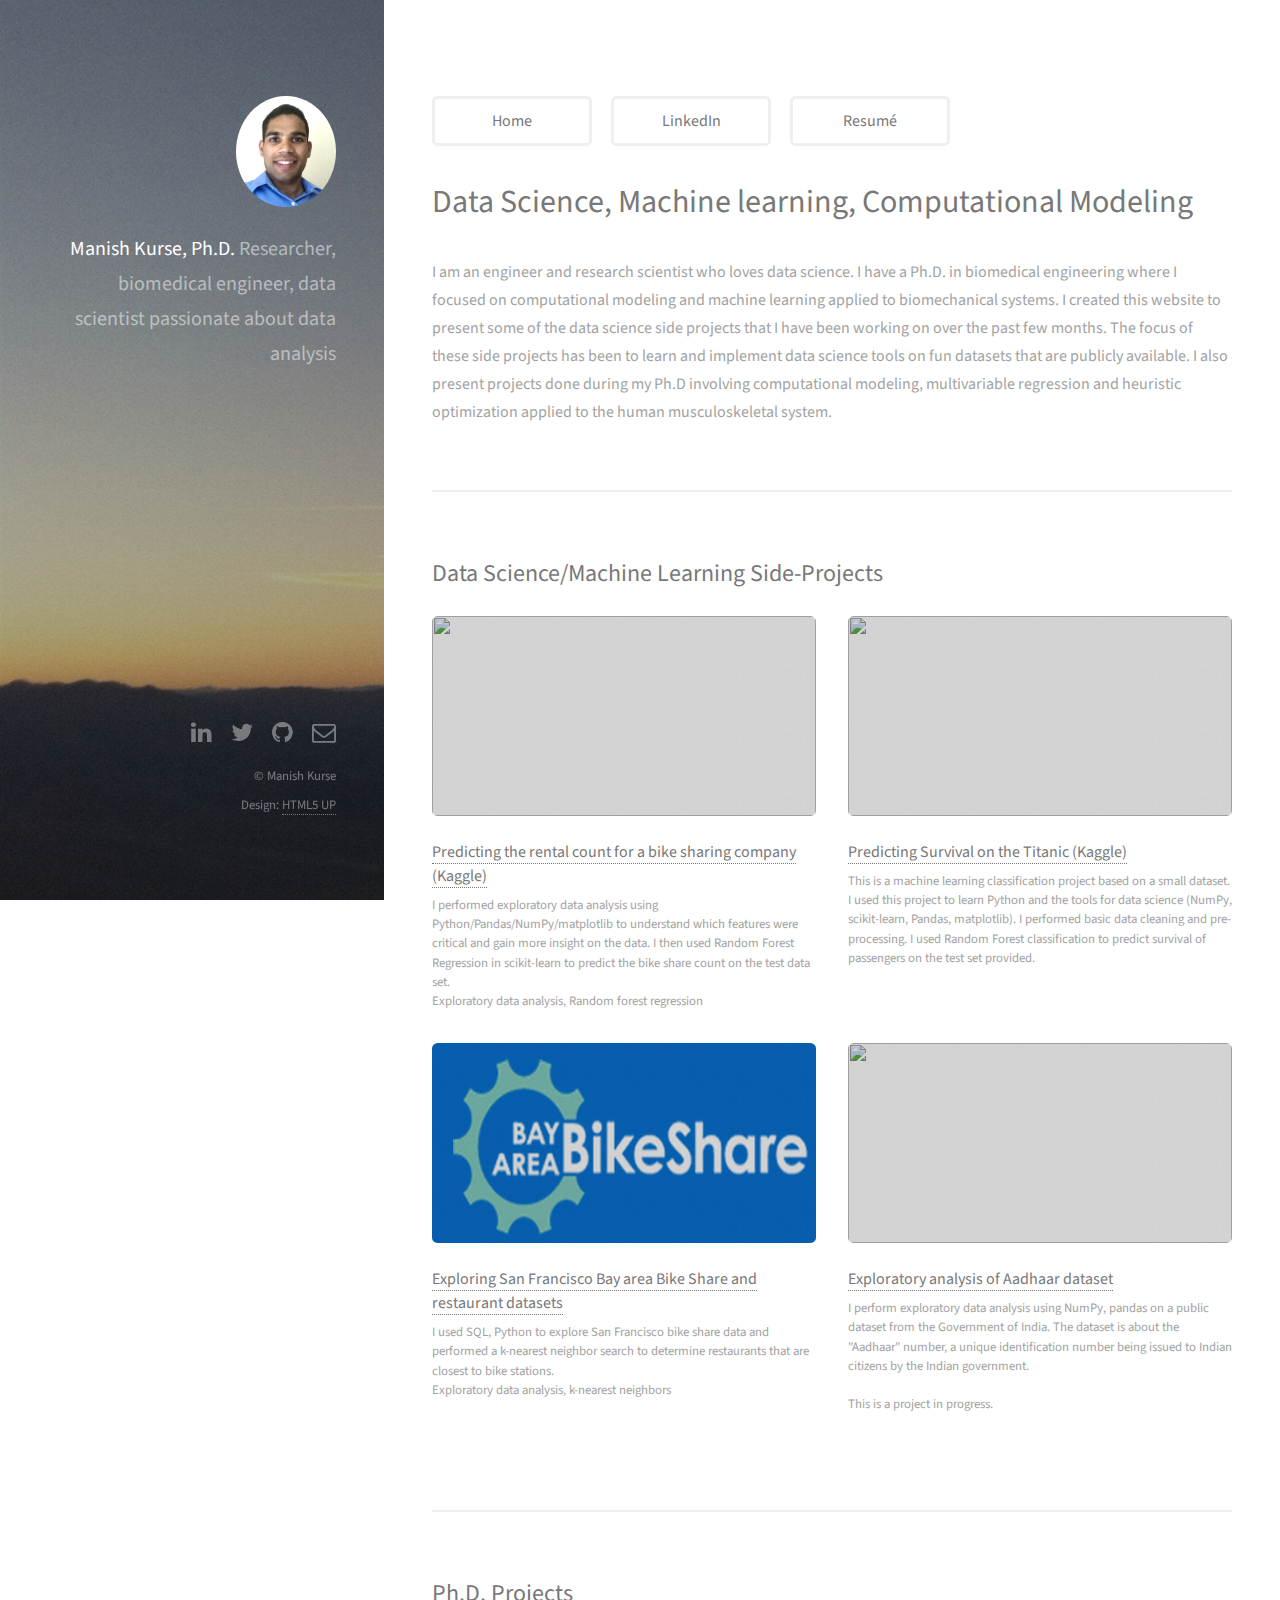
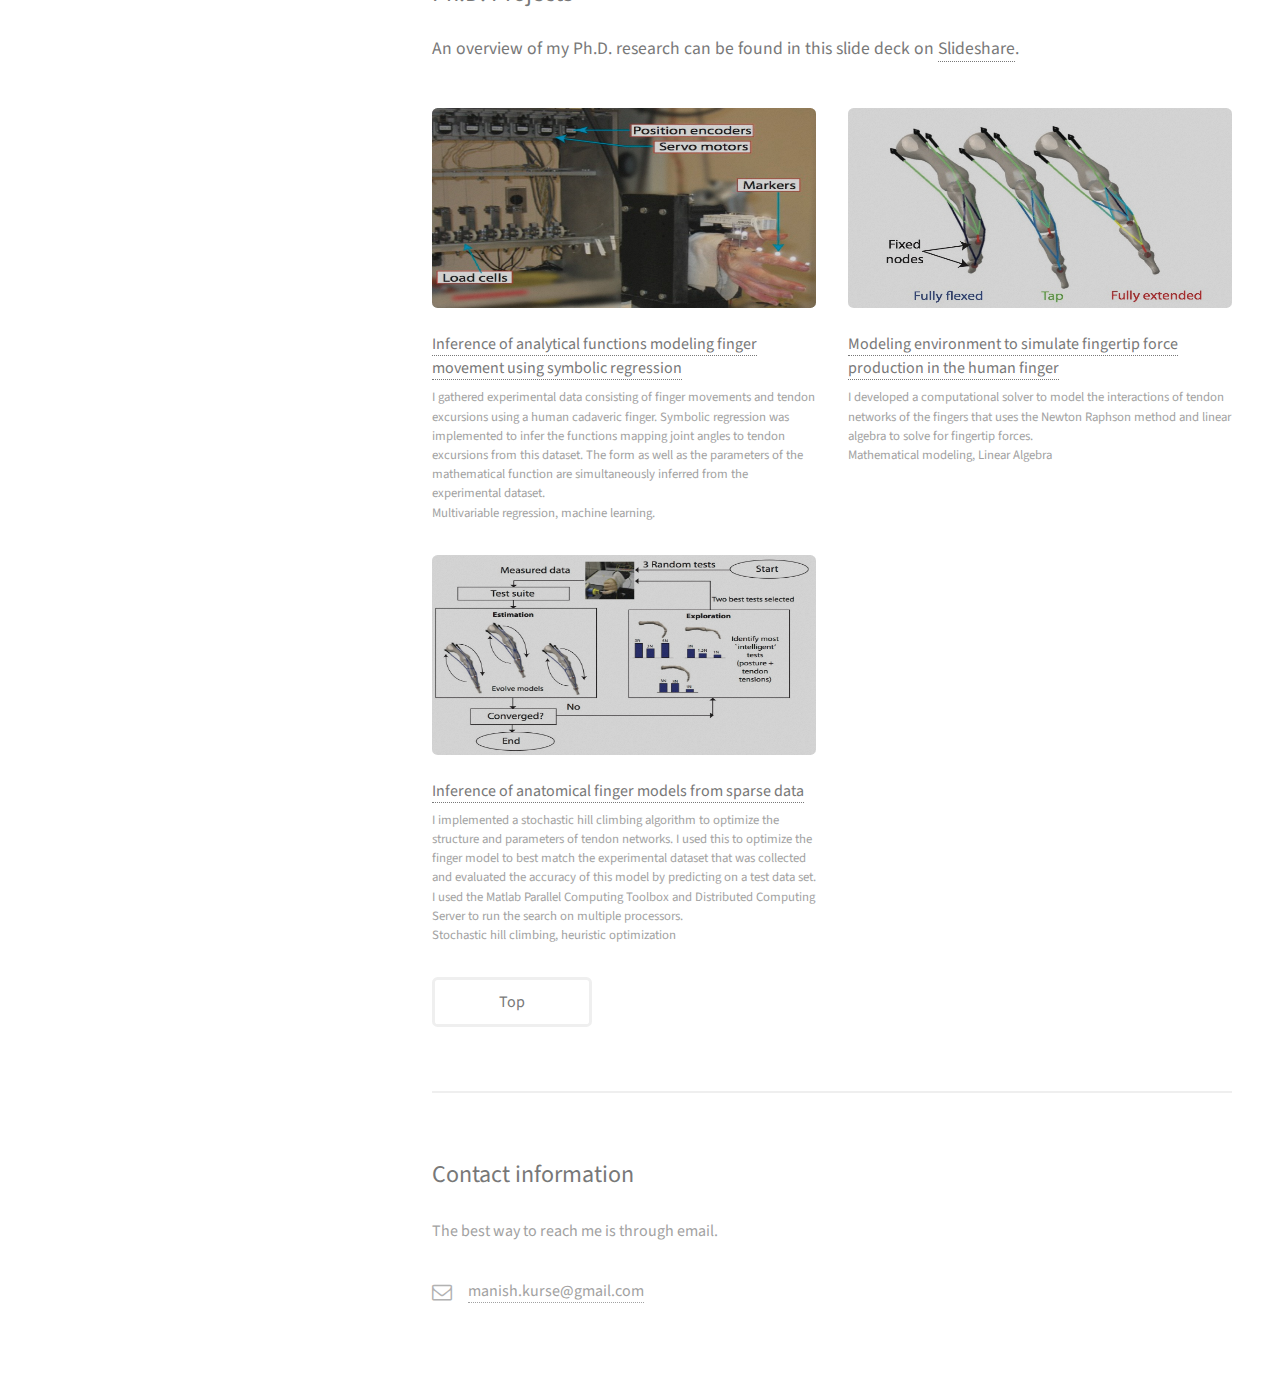
==== index.html @ 86ec2a17 "Changed introduction" ====
<!DOCTYPE HTML>
<!--
	Strata by HTML5 UP
	html5up.net | @n33co
	Free for personal and commercial use under the CCA 3.0 license (html5up.net/license)
-->
<html>
	<head>
		<title>Manish Kurse's Webpage</title>
		<meta http-equiv="content-type" content="text/html; charset=utf-8" />
		<meta name="description" content="" />
		<meta name="keywords" content="" />
		<!--[if lte IE 8]><script src="css/ie/html5shiv.js"></script><![endif]-->
		<script src="js/jquery.min.js"></script>
		<script src="js/jquery.poptrox.min.js"></script>
		<script src="js/skel.min.js"></script>
		<script src="js/init.js"></script>
		<noscript>
			<link rel="stylesheet" href="css/skel.css" />
			<link rel="stylesheet" href="css/style.css" />
			<link rel="stylesheet" href="css/style-xlarge.css" />
		</noscript>
		<!--[if lte IE 8]><link rel="stylesheet" href="css/ie/v8.css" /><![endif]-->
		<script>
 		 (function(i,s,o,g,r,a,m){i['GoogleAnalyticsObject']=r;i[r]=i[r]||function(){
		  (i[r].q=i[r].q||[]).push(arguments)},i[r].l=1*new Date();a=s.createElement(o),
		  m=s.getElementsByTagName(o)[0];a.async=1;a.src=g;m.parentNode.insertBefore(a,m)
		  })(window,document,'script','//www.google-analytics.com/analytics.js','ga');

		  ga('create', 'UA-4629002-2', 'auto');
		  ga('send', 'pageview');

		</script>
	</head>
	<body id="top">

		<!-- Header -->
			<header id="header">
				<a href="images/ManishKurse.jpg" class="image avatar"><img src="images/ManishKurse.jpg" alt="" /></a>
				<h1><strong>Manish Kurse, Ph.D.</strong><br />
				Researcher, biomedical engineer, data scientist<br />
				passionate about data analysis<br />
			</header>

		<!-- Main -->
			<div id="main">
				<!-- One -->
					<section id="one">
					<ul class="actions">
							<li><a href ="index.html" target ="_blank" class="button">Home</a></li>
							<li><a href="http://www.linkedin.com/in/manishkurse" target="_blank" class="button">LinkedIn</a></li>
							<li><a href="Resume/Resume_ManishKurse.pdf" class="button">Resumé</a></li>
						</ul>
						<header class="major">
							<h2>Data Science, Machine learning, Computational Modeling</h2>
						</header>
						<p>I am an engineer and research scientist who loves data science. I have a Ph.D. in biomedical engineering where I focused on computational modeling and machine learning applied to biomechanical systems. 

						I created this website to present some of the data science side projects that I have been working on over the past few months. The focus of these side projects has been to learn and implement data science tools on fun datasets that are publicly available.

						I also present projects done during my Ph.D involving computational modeling, multivariable regression and heuristic optimization applied to the human musculoskeletal system.</p>
					</section>

				<!-- Two -->
				
					<section id="two">
						<h2>Data Science/Machine Learning Side-Projects</h2>
						<div class="row">
							<article class="6u 12u$(xsmall) proj-item">
								<a href="PythonProjects/BikeSharingDemand.html" class="image fit thumb">
								<img src="http://kaggle2.blob.core.windows.net/competitions/kaggle/3948/logos/front_page.png" height = "200" alt="" /></a>
								<h3><a href="PythonProjects/BikeSharingDemand.html"> Predicting the rental count for a bike sharing company (Kaggle) </a></h3>
								<p>I performed exploratory data analysis using Python/Pandas/NumPy/matplotlib to understand which features were critical and gain more insight on the data.
								 I then used Random Forest Regression in scikit-learn to predict the bike share count on the test data set.</br>
								Exploratory data analysis, Random forest regression
								</p>
							</article>
							<article class="6u$ 10u$(xsmall) proj-item">
								<a href="PythonProjects/PredictTitanicSurvivors.html" class="image fit thumb"><img src="http://kaggle2.blob.core.windows.net/competitions/kaggle/3136/logos/front_page.png" height = "200" alt="" /></a>
								<h3><a href = "PythonProjects/PredictTitanicSurvivors.html"> Predicting Survival on the Titanic (Kaggle) </a></h3>
								<p>This is a machine learning classification project based on a small dataset. I used this project to learn Python and the tools for data science (NumPy, scikit-learn, Pandas, matplotlib). 
								I performed basic data cleaning and pre-processing. I used Random Forest classification to predict survival of passengers on the test set provided. </p>
							</article>
							<article class="6u 12u$(xsmall) proj-item">
								<a href="PythonProjects/BikeSharingDemand.html" class="image fit thumb"> <img src="images/BayAreaBikeShare.png" height = "200" alt="" /></a>
								<h3><a href="PythonProjects/SFO_BikeShare.html">Exploring San Francisco Bay area Bike Share and restaurant datasets</a></h3>
								<p>I used SQL, Python to explore San Francisco bike share data and performed a k-nearest neighbor search to determine restaurants that are closest to bike stations.</br>
								Exploratory data analysis, k-nearest neighbors
								</p>
							</article>
							<article class="6u 12u$(xsmall) proj-item">
								<a href="PythonProjects/Aadhaar_Data_Analysis.html" class="image fit thumb">
								<img src="https://uidai.gov.in/images/logo_en-GB.gif" height = "200" alt="" /></a>
								<h3><a href="PythonProjects/Aadhaar_Data_Analysis.html"> Exploratory analysis of Aadhaar dataset </a></h3>
								<p>I perform exploratory data analysis using NumPy, pandas on a public dataset
								from the Government of India. The dataset is about the "Aadhaar" number, a unique identification number being issued to Indian citizens by 
								the Indian government.</br></br>
								This is a project in progress.
								</p>
							</article>
						</div>
					</section>
					<section id="three">		
						<h2>Ph.D. Projects</h2>
						<h4>An overview of my Ph.D. research can be found in this slide deck on <a href = "https://www.slideshare.net/manishkurse/manish-kurse-phd-research-slides"> Slideshare</a>.</h4>
						</br>
						
						<div class="row">

							<article class="6u 12u$(xsmall) proj-item">
								<a href="PhD_work/ManishKurseDissertation.pdf#page=47" class="image fit thumb"><img src="images/MMSSetup.jpg"  height = "200" alt="" /></a>
								<h3><a href="InferenceAnalyticalFunctions.html">Inference of analytical functions modeling finger movement using symbolic regression</a></h3>
								<p>I gathered experimental data consisting of finger movements and tendon excursions using a human cadaveric finger. 
								Symbolic regression was implemented to infer the functions mapping joint angles to tendon excursions from this dataset. 
								The form as well as the parameters of the mathematical function are simultaneously inferred from the experimental dataset.</br>
								Multivariable regression, machine learning.
								</p>
							</article>
							<article class="6u$ 12u$(xsmall) proj-item">
								<a href="PhD_work/ManishKurseDissertation.pdf#page=124" class="image fit thumb"><img src="images/Finger3Postures.jpg" height = "200" alt="" /></a>
								<h3><a href="PhD_work/ManishKurseDissertation.pdf#page=124">Modeling environment to simulate fingertip force production in the human finger</a></h3>
								<p>I developed a computational solver to model the interactions of tendon networks of the fingers that uses the Newton Raphson method and linear algebra to solve for fingertip forces.</br>
								Mathematical modeling, Linear Algebra</p>
							</article>
							<article class="6u 12u$(xsmall) proj-item">
								<a href="PhD_work/ManishKurseDissertation.pdf#page=143" class="image fit thumb"><img src="images/EstExplorParadigm.jpg" height = "200" alt="" /></a>
								<h3><a href="PhD_work/ManishKurseDissertation.pdf#page=143">Inference of anatomical finger models from sparse data</a></h3>
								<p>I implemented a stochastic hill climbing algorithm to optimize the structure and parameters of tendon networks. I used this to optimize the finger model to best match the experimental dataset 
								that was collected and evaluated the accuracy of this model by predicting on a test data set. I used the Matlab Parallel Computing Toolbox and Distributed Computing Server 
								to run the search on multiple processors.</br>
								Stochastic hill climbing, heuristic optimization</p>
							</article>
							
						</div>
						<ul class="actions">
							<li><a href="#" class="button">Top</a></li>
						</ul>
					</section>

				<!-- Three -->
					<section id="four">
						<h2>Contact information</h2>
						<p>The best way to reach me is through email.</p>
						<div class="row">
							<!-- <div class="8u 12u$(small)">
								<form method="post" action="#">
									<div class="row uniform 50%">
										<div class="6u 12u$(xsmall)"><input type="text" name="name" id="name" placeholder="Name" /></div>
										<div class="6u$ 12u$(xsmall)"><input type="email" name="email" id="email" placeholder="Email" /></div>
										<div class="12u$"><textarea name="message" id="message" placeholder="Message" rows="4"></textarea></div>
									</div>
								</form>
								<ul class="actions">
									<li><input type="submit" value="Send Message" class="special" /></li>
								</ul>
							</div> -->
							<div class="4u$ 12u$(small)">
								<ul class="labeled-icons">
									<li>
										<h3 class="icon fa-envelope-o"><span class="label">Email</span></h3>
										<a href="#">manish.kurse@gmail.com</a>
									</li>
								</ul>
							</div>
						</div>
					</section>

			</div>

		<!-- Footer -->
			<footer id="footer">
				<ul class="icons">
					<li><a href="https://www.linkedin.com/in/manishkurse" class="icon fa-linkedin"><span class="label">LinkedIn</span></a></li>
					<li><a href="https://twitter.com/mkurse" class="icon fa-twitter"><span class="label">Twitter</span></a></li>
					<li><a href="https://github.com/manishkurse" class="icon fa-github"><span class="label">Github</span></a></li>
					<li><a href="mailto:manish.kurse@gmail.com" class="icon fa-envelope-o"><span class="label">Email</span></a></li>
				</ul>
				<ul class="copyright">
					<li>&copy; Manish Kurse</li><li>Design: <a href="http://html5up.net">HTML5 UP</a></li>
				</ul>
			</footer>

	</body>
</html>



	<!-- Four -->
				<!--
					<section id="four">
						<h2>Elements</h2>

						<section>
							<h4>Text</h4>
							<p>This is <b>bold</b> and this is <strong>strong</strong>. This is <i>italic</i> and this is <em>emphasized</em>.
							This is <sup>superscript</sup> text and this is <sub>subscript</sub> text.
							This is <u>underlined</u> and this is code: <code>for (;;) { ... }</code>. Finally, <a href="#">this is a link</a>.</p>
							<hr />
							<header>
								<h4>Heading with a Subtitle</h4>
								<p>Lorem ipsum dolor sit amet nullam id egestas urna aliquam</p>
							</header>
							<p>Nunc lacinia ante nunc ac lobortis. Interdum adipiscing gravida odio porttitor sem non mi integer non faucibus ornare mi ut ante amet placerat aliquet. Volutpat eu sed ante lacinia sapien lorem accumsan varius montes viverra nibh in adipiscing blandit tempus accumsan.</p>
							<header>
								<h5>Heading with a Subtitle</h5>
								<p>Lorem ipsum dolor sit amet nullam id egestas urna aliquam</p>
							</header>
							<p>Nunc lacinia ante nunc ac lobortis. Interdum adipiscing gravida odio porttitor sem non mi integer non faucibus ornare mi ut ante amet placerat aliquet. Volutpat eu sed ante lacinia sapien lorem accumsan varius montes viverra nibh in adipiscing blandit tempus accumsan.</p>
							<hr />
							<h2>Heading Level 2</h2>
							<h3>Heading Level 3</h3>
							<h4>Heading Level 4</h4>
							<h5>Heading Level 5</h5>
							<h6>Heading Level 6</h6>
							<hr />
							<h5>Blockquote</h5>
							<blockquote>Fringilla nisl. Donec accumsan interdum nisi, quis tincidunt felis sagittis eget tempus euismod. Vestibulum ante ipsum primis in faucibus vestibulum. Blandit adipiscing eu felis iaculis volutpat ac adipiscing accumsan faucibus. Vestibulum ante ipsum primis in faucibus lorem ipsum dolor sit amet nullam adipiscing eu felis.</blockquote>
							<h5>Preformatted</h5>
							<pre><code>i = 0;

while (!deck.isInOrder()) {
print 'Iteration ' + i;
deck.shuffle();
i++;
}

print 'It took ' + i + ' iterations to sort the deck.';</code></pre>
						</section>

						<section>
							<h4>Lists</h4>
							<div class="row">
								<div class="6u 12u$(xsmall)">
									<h5>Unordered</h5>
									<ul>
										<li>Dolor pulvinar etiam magna etiam.</li>
										<li>Sagittis adipiscing lorem eleifend.</li>
										<li>Felis enim feugiat dolore viverra.</li>
									</ul>
									<h5>Alternate</h5>
									<ul class="alt">
										<li>Dolor pulvinar etiam magna etiam.</li>
										<li>Sagittis adipiscing lorem eleifend.</li>
										<li>Felis enim feugiat dolore viverra.</li>
									</ul>
								</div>
								<div class="6u$ 12u$(xsmall)">
									<h5>Ordered</h5>
									<ol>
										<li>Dolor pulvinar etiam magna etiam.</li>
										<li>Etiam vel felis at lorem sed viverra.</li>
										<li>Felis enim feugiat dolore viverra.</li>
										<li>Dolor pulvinar etiam magna etiam.</li>
										<li>Etiam vel felis at lorem sed viverra.</li>
										<li>Felis enim feugiat dolore viverra.</li>
									</ol>
									<h5>Icons</h5>
									<ul class="icons">
										<li><a href="#" class="icon fa-twitter"><span class="label">Twitter</span></a></li>
										<li><a href="#" class="icon fa-facebook"><span class="label">Facebook</span></a></li>
										<li><a href="#" class="icon fa-instagram"><span class="label">Instagram</span></a></li>
										<li><a href="#" class="icon fa-github"><span class="label">Github</span></a></li>
										<li><a href="#" class="icon fa-dribbble"><span class="label">Dribbble</span></a></li>
										<li><a href="#" class="icon fa-tumblr"><span class="label">Tumblr</span></a></li>
									</ul>
								</div>
							</div>
							<h5>Actions</h5>
							<ul class="actions">
								<li><a href="#" class="button special">Default</a></li>
								<li><a href="#" class="button">Default</a></li>
							</ul>
							<ul class="actions small">
								<li><a href="#" class="button special small">Small</a></li>
								<li><a href="#" class="button small">Small</a></li>
							</ul>
							<div class="row">
								<div class="6u 12u$(small)">
									<ul class="actions vertical">
										<li><a href="#" class="button special">Default</a></li>
										<li><a href="#" class="button">Default</a></li>
									</ul>
								</div>
								<div class="6u$ 12u$(small)">
									<ul class="actions vertical small">
										<li><a href="#" class="button special small">Small</a></li>
										<li><a href="#" class="button small">Small</a></li>
									</ul>
								</div>
								<div class="6u 12u$(small)">
									<ul class="actions vertical">
										<li><a href="#" class="button special fit">Default</a></li>
										<li><a href="#" class="button fit">Default</a></li>
									</ul>
								</div>
								<div class="6u$ 12u$(small)">
									<ul class="actions vertical small">
										<li><a href="#" class="button special small fit">Small</a></li>
										<li><a href="#" class="button small fit">Small</a></li>
									</ul>
								</div>
							</div>
						</section>

						<section>
							<h4>Table</h4>
							<h5>Default</h5>
							<div class="table-wrapper">
								<table>
									<thead>
										<tr>
											<th>Name</th>
											<th>Description</th>
											<th>Price</th>
										</tr>
									</thead>
									<tbody>
										<tr>
											<td>Item One</td>
											<td>Ante turpis integer aliquet porttitor.</td>
											<td>29.99</td>
										</tr>
										<tr>
											<td>Item Two</td>
											<td>Vis ac commodo adipiscing arcu aliquet.</td>
											<td>19.99</td>
										</tr>
										<tr>
											<td>Item Three</td>
											<td> Morbi faucibus arcu accumsan lorem.</td>
											<td>29.99</td>
										</tr>
										<tr>
											<td>Item Four</td>
											<td>Vitae integer tempus condimentum.</td>
											<td>19.99</td>
										</tr>
										<tr>
											<td>Item Five</td>
											<td>Ante turpis integer aliquet porttitor.</td>
											<td>29.99</td>
										</tr>
									</tbody>
									<tfoot>
										<tr>
											<td colspan="2"></td>
											<td>100.00</td>
										</tr>
									</tfoot>
								</table>
							</div>

							<h5>Alternate</h5>
							<div class="table-wrapper">
								<table class="alt">
									<thead>
										<tr>
											<th>Name</th>
											<th>Description</th>
											<th>Price</th>
										</tr>
									</thead>
									<tbody>
										<tr>
											<td>Item One</td>
											<td>Ante turpis integer aliquet porttitor.</td>
											<td>29.99</td>
										</tr>
										<tr>
											<td>Item Two</td>
											<td>Vis ac commodo adipiscing arcu aliquet.</td>
											<td>19.99</td>
										</tr>
										<tr>
											<td>Item Three</td>
											<td> Morbi faucibus arcu accumsan lorem.</td>
											<td>29.99</td>
										</tr>
										<tr>
											<td>Item Four</td>
											<td>Vitae integer tempus condimentum.</td>
											<td>19.99</td>
										</tr>
										<tr>
											<td>Item Five</td>
											<td>Ante turpis integer aliquet porttitor.</td>
											<td>29.99</td>
										</tr>
									</tbody>
									<tfoot>
										<tr>
											<td colspan="2"></td>
											<td>100.00</td>
										</tr>
									</tfoot>
								</table>
							</div>
						</section>

						<section>
							<h4>Buttons</h4>
							<ul class="actions">
								<li><a href="#" class="button special">Special</a></li>
								<li><a href="#" class="button">Default</a></li>
							</ul>
							<ul class="actions">
								<li><a href="#" class="button big">Big</a></li>
								<li><a href="#" class="button">Default</a></li>
								<li><a href="#" class="button small">Small</a></li>
							</ul>
							<ul class="actions fit">
								<li><a href="#" class="button special fit">Fit</a></li>
								<li><a href="#" class="button fit">Fit</a></li>
							</ul>
							<ul class="actions fit small">
								<li><a href="#" class="button special fit small">Fit + Small</a></li>
								<li><a href="#" class="button fit small">Fit + Small</a></li>
							</ul>
							<ul class="actions">
								<li><a href="#" class="button special icon fa-download">Icon</a></li>
								<li><a href="#" class="button icon fa-download">Icon</a></li>
							</ul>
							<ul class="actions">
								<li><span class="button special disabled">Special</span></li>
								<li><span class="button disabled">Default</span></li>
							</ul>
						</section>

						<section>
							<h4>Form</h4>
							<form method="post" action="#">
								<div class="row uniform 50%">
									<div class="6u 12u$(xsmall)">
										<input type="text" name="demo-name" id="demo-name" value="" placeholder="Name" />
									</div>
									<div class="6u$ 12u$(xsmall)">
										<input type="email" name="demo-email" id="demo-email" value="" placeholder="Email" />
									</div>
									<div class="12u$">
										<div class="select-wrapper">
											<select name="demo-category" id="demo-category">
												<option value="">- Category -</option>
												<option value="1">Manufacturing</option>
												<option value="1">Shipping</option>
												<option value="1">Administration</option>
												<option value="1">Human Resources</option>
											</select>
										</div>
									</div>
									<div class="4u 12u$(small)">
										<input type="radio" id="demo-priority-low" name="demo-priority" checked>
										<label for="demo-priority-low">Low Priority</label>
									</div>
									<div class="4u 12u$(small)">
										<input type="radio" id="demo-priority-normal" name="demo-priority">
										<label for="demo-priority-normal">Normal Priority</label>
									</div>
									<div class="4u$ 12u(small)">
										<input type="radio" id="demo-priority-high" name="demo-priority">
										<label for="demo-priority-high">High Priority</label>
									</div>
									<div class="6u 12u$(small)">
										<input type="checkbox" id="demo-copy" name="demo-copy">
										<label for="demo-copy">Email me a copy of this message</label>
									</div>
									<div class="6u$ 12u$(small)">
										<input type="checkbox" id="demo-human" name="demo-human" checked>
										<label for="demo-human">I am a human and not a robot</label>
									</div>
									<div class="12u$">
										<textarea name="demo-message" id="demo-message" placeholder="Enter your message" rows="6"></textarea>
									</div>
									<div class="12u$">
										<ul class="actions">
											<li><input type="submit" value="Send Message" class="special" /></li>
											<li><input type="reset" value="Reset" /></li>
										</ul>
									</div>
								</div>
							</form>
						</section>

						<section>
							<h4>Image</h4>
							<h5>Fit</h5>
							<div class="box alt">
								<div class="row 50% uniform">
									<div class="12u$"><span class="image fit"><img src="images/fulls/05.jpg" alt="" /></span></div>
									<div class="4u"><span class="image fit"><img src="images/thumbs/01.jpg" alt="" /></span></div>
									<div class="4u"><span class="image fit"><img src="images/thumbs/02.jpg" alt="" /></span></div>
									<div class="4u$"><span class="image fit"><img src="images/thumbs/03.jpg" alt="" /></span></div>
									<div class="4u"><span class="image fit"><img src="images/thumbs/04.jpg" alt="" /></span></div>
									<div class="4u"><span class="image fit"><img src="images/thumbs/05.jpg" alt="" /></span></div>
									<div class="4u$"><span class="image fit"><img src="images/thumbs/06.jpg" alt="" /></span></div>
									<div class="4u"><span class="image fit"><img src="images/thumbs/03.jpg" alt="" /></span></div>
									<div class="4u"><span class="image fit"><img src="images/thumbs/02.jpg" alt="" /></span></div>
									<div class="4u$"><span class="image fit"><img src="images/thumbs/01.jpg" alt="" /></span></div>
								</div>
							</div>
							<h5>Left &amp; Right</h5>
							<p><span class="image left"><img src="images/avatar.jpg" alt="" /></span>Fringilla nisl. Donec accumsan interdum nisi, quis tincidunt felis sagittis eget. tempus euismod. Vestibulum ante ipsum primis in faucibus vestibulum. Blandit adipiscing eu felis iaculis volutpat ac adipiscing accumsan eu faucibus. Integer ac pellentesque praesent tincidunt felis sagittis eget. tempus euismod. Vestibulum ante ipsum primis in faucibus vestibulum. Blandit adipiscing eu felis iaculis volutpat ac adipiscing accumsan eu faucibus. Integer ac pellentesque praesent. Donec accumsan interdum nisi, quis tincidunt felis sagittis eget. tempus euismod. Vestibulum ante ipsum primis in faucibus vestibulum. Blandit adipiscing eu felis iaculis volutpat ac adipiscing accumsan eu faucibus. Integer ac pellentesque praesent tincidunt felis sagittis eget. tempus euismod. Vestibulum ante ipsum primis in faucibus vestibulum. Blandit adipiscing eu felis iaculis volutpat ac adipiscing accumsan eu faucibus. Integer ac pellentesque praesent.</p>
							<p><span class="image right"><img src="images/avatar.jpg" alt="" /></span>Fringilla nisl. Donec accumsan interdum nisi, quis tincidunt felis sagittis eget. tempus euismod. Vestibulum ante ipsum primis in faucibus vestibulum. Blandit adipiscing eu felis iaculis volutpat ac adipiscing accumsan eu faucibus. Integer ac pellentesque praesent tincidunt felis sagittis eget. tempus euismod. Vestibulum ante ipsum primis in faucibus vestibulum. Blandit adipiscing eu felis iaculis volutpat ac adipiscing accumsan eu faucibus. Integer ac pellentesque praesent. Donec accumsan interdum nisi, quis tincidunt felis sagittis eget. tempus euismod. Vestibulum ante ipsum primis in faucibus vestibulum. Blandit adipiscing eu felis iaculis volutpat ac adipiscing accumsan eu faucibus. Integer ac pellentesque praesent tincidunt felis sagittis eget. tempus euismod. Vestibulum ante ipsum primis in faucibus vestibulum. Blandit adipiscing eu felis iaculis volutpat ac adipiscing accumsan eu faucibus. Integer ac pellentesque praesent.</p>
						</section>

					</section>
				-->
---- css/skel.css ----
/* Resets (http://meyerweb.com/eric/tools/css/reset/ | v2.0 | 20110126 | License: none (public domain)) */

	html,body,div,span,applet,object,iframe,h1,h2,h3,h4,h5,h6,p,blockquote,pre,a,abbr,acronym,address,big,cite,code,del,dfn,em,img,ins,kbd,q,s,samp,small,strike,strong,sub,sup,tt,var,b,u,i,center,dl,dt,dd,ol,ul,li,fieldset,form,label,legend,table,caption,tbody,tfoot,thead,tr,th,td,article,aside,canvas,details,embed,figure,figcaption,footer,header,hgroup,menu,nav,output,ruby,section,summary,time,mark,audio,video{margin:0;padding:0;border:0;font-size:100%;font:inherit;vertical-align:baseline;}article,aside,details,figcaption,figure,footer,header,hgroup,menu,nav,section{display:block;}body{line-height:1;}ol,ul{list-style:none;}blockquote,q{quotes:none;}blockquote:before,blockquote:after,q:before,q:after{content:'';content:none;}table{border-collapse:collapse;border-spacing:0;}body{-webkit-text-size-adjust:none}

/* Box Model */

	*, *:before, *:after {
		-moz-box-sizing: border-box;
		-webkit-box-sizing: border-box;
		box-sizing: border-box;
	}

/* Container */

	.container {
		margin-left: auto;
		margin-right: auto;

		/* width: (containers) */
		width: 100%;
	}

	/* Modifiers */

		/* 125% */
			.container.\31 25\25 {
				width: 100%;

				/* max-width: (containers * 1.25) */
				max-width: 125%;

				/* min-width: (containers) */
				min-width: 100%;
			}

		/* 75% */
			.container.\37 5\25 {

				/* width: (containers * 0.75) */
				width: 75%;

			}

		/* 50% */
			.container.\35 0\25 {

				/* width: (containers * 0.50) */
				width: 50%;

			}

		/* 25% */
			.container.\32 5\25 {

				/* width: (containers * 0.25) */
				width: 25%;

			}

/* Grid */

	.row {
		border-bottom: solid 1px transparent;
	}

	.row > * {
		float: left;
	}

	.row:after, .row:before {
		content: '';
		display: block;
		clear: both;
		height: 0;
	}

	.row.uniform > * > :first-child {
		margin-top: 0;
	}

	.row.uniform > * > :last-child {
		margin-bottom: 0;
	}

	/* Gutters */

		/* Normal */

			.row > * {
				/* padding: (gutters.horizontal) 0 0 (gutters.vertical) */
				padding: 0 0 0 2.5em;
			}

			.row {
				/* margin: -(gutters.horizontal) 0 -1px -(gutters.vertical) */
				margin: 0 0 -1px -2.5em;
			}

			.row.uniform > * {
				/* padding: (gutters.vertical) 0 0 (gutters.vertical) */
				padding: 2.5em 0 0 2.5em;
			}

			.row.uniform {
				/* margin: -(gutters.vertical) 0 -1px -(gutters.vertical) */
				margin: -2.5em 0 -1px -2.5em;
			}

		/* 200% */

			.row.\32 00\25 > * {
				/* padding: (gutters.horizontal) 0 0 (gutters.vertical) */
				padding: 0 0 0 5em;
			}

			.row.\32 00\25 {
				/* margin: -(gutters.horizontal) 0 -1px -(gutters.vertical) */
				margin: 0 0 -1px -5em;
			}

			.row.uniform.\32 00\25 > * {
				/* padding: (gutters.vertical) 0 0 (gutters.vertical) */
				padding: 5em 0 0 5em;
			}

			.row.uniform.\32 00\25 {
				/* margin: -(gutters.vertical) 0 -1px -(gutters.vertical) */
				margin: -5em 0 -1px -5em;
			}

		/* 150% */

			.row.\31 50\25 > * {
				/* padding: (gutters.horizontal) 0 0 (gutters.vertical) */
				padding: 0 0 0 3.75em;
			}

			.row.\31 50\25 {
				/* margin: -(gutters.horizontal) 0 -1px -(gutters.vertical) */
				margin: 0 0 -1px -3.75em;
			}

			.row.uniform.\31 50\25 > * {
				/* padding: (gutters.vertical) 0 0 (gutters.vertical) */
				padding: 3.75em 0 0 3.75em;
			}

			.row.uniform.\31 50\25 {
				/* margin: -(gutters.vertical) 0 -1px -(gutters.vertical) */
				margin: -3.75em 0 -1px -3.75em;
			}

		/* 50% */

			.row.\35 0\25 > * {
				/* padding: (gutters.horizontal) 0 0 (gutters.vertical) */
				padding: 0 0 0 1.25em;
			}

			.row.\35 0\25 {
				/* margin: -(gutters.horizontal) 0 -1px -(gutters.vertical) */
				margin: 0 0 -1px -1.25em;
			}

			.row.uniform.\35 0\25 > * {
				/* padding: (gutters.vertical) 0 0 (gutters.vertical) */
				padding: 1.25em 0 0 1.25em;
			}

			.row.uniform.\35 0\25 {
				/* margin: -(gutters.vertical) 0 -1px -(gutters.vertical) */
				margin: -1.25em 0 -1px -1.25em;
			}

		/* 25% */

			.row.\32 5\25 > * {
				/* padding: (gutters.horizontal) 0 0 (gutters.vertical) */
				padding: 0 0 0 0.625em;
			}

			.row.\32 5\25 {
				/* margin: -(gutters.horizontal) 0 -1px -(gutters.vertical) */
				margin: 0 0 -1px -0.625em;
			}

			.row.uniform.\32 5\25 > * {
				/* padding: (gutters.vertical) 0 0 (gutters.vertical) */
				padding: 0.625em 0 0 0.625em;
			}

			.row.uniform.\32 5\25 {
				/* margin: -(gutters.vertical) 0 -1px -(gutters.vertical) */
				margin: -0.625em 0 -1px -0.625em;
			}

		/* 0% */

			.row.\30 \25 > * {
				padding: 0;
			}

			.row.\30 \25 {
				margin: 0 0 -1px 0;
			}

	/* Cells */

		.\31 2u, .\31 2u\24 { width: 100%; clear: none; margin-left: 0; }
		.\31 1u, .\31 1u\24 { width: 91.6666666667%; clear: none; margin-left: 0; }
		.\31 0u, .\31 0u\24 { width: 83.3333333333%; clear: none; margin-left: 0; }
		.\39 u, .\39 u\24 { width: 75%; clear: none; margin-left: 0; }
		.\38 u, .\38 u\24 { width: 66.6666666667%; clear: none; margin-left: 0; }
		.\37 u, .\37 u\24 { width: 58.3333333333%; clear: none; margin-left: 0; }
		.\36 u, .\36 u\24 { width: 50%; clear: none; margin-left: 0; }
		.\35 u, .\35 u\24 { width: 41.6666666667%; clear: none; margin-left: 0; }
		.\34 u, .\34 u\24 { width: 33.3333333333%; clear: none; margin-left: 0; }
		.\33 u, .\33 u\24 { width: 25%; clear: none; margin-left: 0; }
		.\32 u, .\32 u\24 { width: 16.6666666667%; clear: none; margin-left: 0; }
		.\31 u, .\31 u\24 { width: 8.3333333333%; clear: none; margin-left: 0; }

		.\31 2u\24 + *,
		.\31 1u\24 + *,
		.\31 0u\24 + *,
		.\39 u\24 + *,
		.\38 u\24 + *,
		.\37 u\24 + *,
		.\36 u\24 + *,
		.\35 u\24 + *,
		.\34 u\24 + *,
		.\33 u\24 + *,
		.\32 u\24 + *,
		.\31 u\24 + * {
			clear: left;
		}

		.\-11u { margin-left: 91.6666666667% }
		.\-10u { margin-left: 83.3333333333% }
		.\-9u { margin-left: 75% }
		.\-8u { margin-left: 66.6666666667% }
		.\-7u { margin-left: 58.3333333333% }
		.\-6u { margin-left: 50% }
		.\-5u { margin-left: 41.6666666667% }
		.\-4u { margin-left: 33.3333333333% }
		.\-3u { margin-left: 25% }
		.\-2u { margin-left: 16.6666666667% }
		.\-1u { margin-left: 8.3333333333% }
---- css/style.css ----
@import url(font-awesome.min.css);
@import url("http://fonts.googleapis.com/css?family=Source+Sans+Pro:400,400italic");

/*
	Strata by HTML5 UP
	html5up.net | @n33co
	Free for personal and commercial use under the CCA 3.0 license (html5up.net/license)
*/

/* Basic */

	body {
		background: #fff;
	}

		body.is-loading *, body.is-loading *:before, body.is-loading *:after {
			-moz-animation: none !important;
			-webkit-animation: none !important;
			-o-animation: none !important;
			-ms-animation: none !important;
			animation: none !important;
			-moz-transition: none !important;
			-webkit-transition: none !important;
			-o-transition: none !important;
			-ms-transition: none !important;
			transition: none !important;
		}

	body, input, select, textarea {
		color: #a2a2a2;
		font-family: "Source Sans Pro", Helvetica, sans-serif;
		font-size: 16pt;
		font-weight: 400;
		line-height: 1.75em;
	}

	a {
		-moz-transition: color 0.2s ease-in-out, border-color 0.2s ease-in-out;
		-webkit-transition: color 0.2s ease-in-out, border-color 0.2s ease-in-out;
		-o-transition: color 0.2s ease-in-out, border-color 0.2s ease-in-out;
		-ms-transition: color 0.2s ease-in-out, border-color 0.2s ease-in-out;
		transition: color 0.2s ease-in-out, border-color 0.2s ease-in-out;
		border-bottom: dotted 1px;
		color: #49bf9d;
		text-decoration: none;
	}

		a:hover {
			border-bottom-color: transparent;
			color: #49bf9d !important;
			text-decoration: none;
		}

	strong, b {
		color: #787878;
		font-weight: 400;
	}

	em, i {
		font-style: italic;
	}

	p {
		margin: 0 0 2em 0;
	}

	h1, h2, h3, h4, h5, h6 {
		color: #787878;
		font-weight: 400;
		line-height: 1em;
		margin: 0 0 1em 0;
	}

		h1 a, h2 a, h3 a, h4 a, h5 a, h6 a {
			color: inherit;
			text-decoration: none;
		}

	h1 {
		font-size: 2em;
		line-height: 1.5em;
	}

	h2 {
		font-size: 1.5em;
		line-height: 1.5em;
	}

	h3 {
		font-size: 1.25em;
		line-height: 1.5em;
	}

	h4 {
		font-size: 1.1em;
		line-height: 1.5em;
	}

	h5 {
		font-size: 0.9em;
		line-height: 1.5em;
	}

	h6 {
		font-size: 0.7em;
		line-height: 1.5em;
	}

	sub {
		font-size: 0.8em;
		position: relative;
		top: 0.5em;
	}

	sup {
		font-size: 0.8em;
		position: relative;
		top: -0.5em;
	}

	hr {
		border: 0;
		border-bottom: solid 2px #efefef;
		margin: 2em 0;
	}

		hr.major {
			margin: 3em 0;
		}

	blockquote {
		border-left: solid 6px #efefef;
		font-style: italic;
		margin: 0 0 2em 0;
		padding: 0.5em 0 0.5em 1.5em;
	}

	code {
		background: #f7f7f7;
		border-radius: 0.35em;
		border: solid 2px #efefef;
		font-family: "Courier New", monospace;
		font-size: 0.9em;
		margin: 0 0.25em;
		padding: 0.25em 0.65em;
	}

	pre {
		-webkit-overflow-scrolling: touch;
		font-family: "Courier New", monospace;
		font-size: 0.9em;
		margin: 0 0 2em 0;
	}

		pre code {
			display: block;
			line-height: 1.75em;
			padding: 1em 1.5em;
			overflow-x: auto;
		}

	.align-left {
		text-align: left;
	}

	.align-center {
		text-align: center;
	}

	.align-right {
		text-align: right;
	}

/* Section/Article */

	section.special, article.special {
		text-align: center;
	}

	header p {
		color: #b2b2b2;
		position: relative;
		margin: 0 0 1.5em 0;
	}

	header h2 + p {
		font-size: 1.25em;
		margin-top: -1em;
		line-height: 1.5em;
	}

	header h3 + p {
		font-size: 1.1em;
		margin-top: -0.8em;
		line-height: 1.5em;
	}

	header h4 + p,
	header h5 + p,
	header h6 + p {
		font-size: 0.9em;
		margin-top: -0.6em;
		line-height: 1.5em;
	}

	header.major h2 {
		font-size: 2em;
	}

/* Form */

	form {
		margin: 0 0 2em 0;
	}

	label {
		color: #787878;
		display: block;
		font-size: 0.9em;
		font-weight: 400;
		margin: 0 0 1em 0;
	}

	input[type="text"],
	input[type="password"],
	input[type="email"],
	select,
	textarea {
		-moz-appearance: none;
		-webkit-appearance: none;
		-o-appearance: none;
		-ms-appearance: none;
		appearance: none;
		background: #f7f7f7;
		border-radius: 0.35em;
		border: solid 2px transparent;
		color: inherit;
		display: block;
		outline: 0;
		padding: 0 0.75em;
		text-decoration: none;
		width: 100%;
	}

		input[type="text"]:invalid,
		input[type="password"]:invalid,
		input[type="email"]:invalid,
		select:invalid,
		textarea:invalid {
			box-shadow: none;
		}

		input[type="text"]:focus,
		input[type="password"]:focus,
		input[type="email"]:focus,
		select:focus,
		textarea:focus {
			border-color: #49bf9d;
		}

	.select-wrapper {
		text-decoration: none;
		display: block;
		position: relative;
	}

		.select-wrapper:before {
			-moz-osx-font-smoothing: grayscale;
			-webkit-font-smoothing: antialiased;
			font-family: FontAwesome;
			font-style: normal;
			font-weight: normal;
			text-transform: none !important;
		}

		.select-wrapper:before {
			color: #dfdfdf;
			content: '\f078';
			display: block;
			height: 2.75em;
			line-height: 2.75em;
			pointer-events: none;
			position: absolute;
			right: 0;
			text-align: center;
			top: 0;
			width: 2.75em;
		}

		.select-wrapper select::-ms-expand {
			display: none;
		}

	input[type="text"],
	input[type="password"],
	input[type="email"],
	select {
		height: 2.75em;
	}

	textarea {
		padding: 0.75em;
	}

	input[type="checkbox"],
	input[type="radio"] {
		-moz-appearance: none;
		-webkit-appearance: none;
		-o-appearance: none;
		-ms-appearance: none;
		appearance: none;
		display: block;
		float: left;
		margin-right: -2em;
		opacity: 0;
		width: 1em;
		z-index: -1;
	}

		input[type="checkbox"] + label,
		input[type="radio"] + label {
			text-decoration: none;
			color: #a2a2a2;
			cursor: pointer;
			display: inline-block;
			font-size: 1em;
			font-weight: 400;
			padding-left: 2.4em;
			padding-right: 0.75em;
			position: relative;
		}

			input[type="checkbox"] + label:before,
			input[type="radio"] + label:before {
				-moz-osx-font-smoothing: grayscale;
				-webkit-font-smoothing: antialiased;
				font-family: FontAwesome;
				font-style: normal;
				font-weight: normal;
				text-transform: none !important;
			}

			input[type="checkbox"] + label:before,
			input[type="radio"] + label:before {
				background: #f7f7f7;
				border-radius: 0.35em;
				border: solid 2px transparent;
				content: '';
				display: inline-block;
				height: 1.65em;
				left: 0;
				line-height: 1.58125em;
				position: absolute;
				text-align: center;
				top: 0;
				width: 1.65em;
			}

		input[type="checkbox"]:checked + label:before,
		input[type="radio"]:checked + label:before {
			background: #787878;
			border-color: #787878;
			color: #fff;
			content: '\f00c';
		}

		input[type="checkbox"]:focus + label:before,
		input[type="radio"]:focus + label:before {
			border-color: #49bf9d;
		}

	input[type="checkbox"] + label:before {
		border-radius: 0.35em;
	}

	input[type="radio"] + label:before {
		border-radius: 100%;
	}

	::-webkit-input-placeholder {
		color: #b2b2b2 !important;
		opacity: 1.0;
	}

	:-moz-placeholder {
		color: #b2b2b2 !important;
		opacity: 1.0;
	}

	::-moz-placeholder {
		color: #b2b2b2 !important;
		opacity: 1.0;
	}

	:-ms-input-placeholder {
		color: #b2b2b2 !important;
		opacity: 1.0;
	}

	.formerize-placeholder {
		color: #b2b2b2 !important;
		opacity: 1.0;
	}

/* Box */

	.box {
		border-radius: 0.35em;
		border: solid 2px #efefef;
		margin-bottom: 2em;
		padding: 1.5em;
	}

		.box > :last-child,
		.box > :last-child > :last-child,
		.box > :last-child > :last-child > :last-child {
			margin-bottom: 0;
		}

		.box.alt {
			border: 0;
			border-radius: 0;
			padding: 0;
		}

/* Icon */

	.icon {
		text-decoration: none;
		border-bottom: none;
		position: relative;
	}

		.icon:before {
			-moz-osx-font-smoothing: grayscale;
			-webkit-font-smoothing: antialiased;
			font-family: FontAwesome;
			font-style: normal;
			font-weight: normal;
			text-transform: none !important;
		}

		.icon > .label {
			display: none;
		}

/* Image */

	.image {
		border-radius: 0.35em;
		border: 0;
		display: inline-block;
		position: relative;
	}

		.image:before {
			-moz-transition: opacity 0.2s ease-in-out;
			-webkit-transition: opacity 0.2s ease-in-out;
			-o-transition: opacity 0.2s ease-in-out;
			-ms-transition: opacity 0.2s ease-in-out;
			transition: opacity 0.2s ease-in-out;
			background: url("images/overlay.png");
			border-radius: 0.35em;
			content: '';
			display: block;
			height: 100%;
			left: 0;
			opacity: 0.5;
			position: absolute;
			top: 0;
			width: 100%;
		}

		.image.thumb {
			text-align: center;
		}

			.image.thumb:after {
				-moz-transition: opacity 0.2s ease-in-out;
				-webkit-transition: opacity 0.2s ease-in-out;
				-o-transition: opacity 0.2s ease-in-out;
				-ms-transition: opacity 0.2s ease-in-out;
				transition: opacity 0.2s ease-in-out;
				border-radius: 0.35em;
				border: solid 3px rgba(255, 255, 255, 0.5);
				color: #fff;
				content: 'View';
				display: inline-block;
				font-size: 0.8em;
				font-weight: 400;
				left: 50%;
				line-height: 2.25em;
				margin: -1.25em 0 0 -3em;
				opacity: 0;
				padding: 0 1.5em;
				position: absolute;
				text-align: center;
				text-decoration: none;
				top: 50%;
				white-space: nowrap;
			}

			.image.thumb:hover:after {
				opacity: 1.0;
			}

			.image.thumb:hover:before {
				background: url("images/overlay.png"), url("images/overlay.png");
				opacity: 1.0;
			}

		.image img {
			border-radius: 0.35em;
			display: block;
		}

		.image.left {
			float: left;
			margin: 0 1.5em 1em 0;
			top: 0.25em;
		}

		.image.right {
			float: right;
			margin: 0 0 1em 1.5em;
			top: 0.25em;
		}

		.image.left, .image.right {
			max-width: 40%;
		}

			.image.left img, .image.right img {
				width: 100%;
			}

		.image.fit {
			display: block;
			margin: 0 0 2em 0;
			width: 100%;
		}

			.image.fit img {
				width: 100%;
			}

		.image.avatar {
			border-radius: 100%;
		}

			.image.avatar:before {
				display: none;
			}

			.image.avatar img {
				border-radius: 100%;
				width: 100%;
			}

/* List */

	ol {
		list-style: decimal;
		margin: 0 0 2em 0;
		padding-left: 1.25em;
	}

		ol li {
			padding-left: 0.25em;
		}

	ul {
		list-style: disc;
		margin: 0 0 2em 0;
		padding-left: 1em;
	}

		ul li {
			padding-left: 0.5em;
		}

		ul.alt {
			list-style: none;
			padding-left: 0;
		}

			ul.alt li {
				border-top: solid 2px #efefef;
				padding: 0.5em 0;
			}

				ul.alt li:first-child {
					border-top: 0;
					padding-top: 0;
				}

		ul.icons {
			cursor: default;
			list-style: none;
			padding-left: 0;
		}

			ul.icons li {
				display: inline-block;
				padding: 0 1em 0 0;
			}

				ul.icons li:last-child {
					padding-right: 0;
				}

				ul.icons li .icon:before {
					font-size: 1.5em;
				}

		ul.actions {
			cursor: default;
			list-style: none;
			padding-left: 0;
		}

			ul.actions li {
				display: inline-block;
				padding: 0 1em 0 0;
				vertical-align: middle;
			}

				ul.actions li:last-child {
					padding-right: 0;
				}

			ul.actions.small li {
				padding: 0 0.5em 0 0;
			}

			ul.actions.vertical li {
				display: block;
				padding: 1em 0 0 0;
			}

				ul.actions.vertical li:first-child {
					padding-top: 0;
				}

				ul.actions.vertical li > * {
					margin-bottom: 0;
				}

			ul.actions.vertical.small li {
				padding: 0.5em 0 0 0;
			}

				ul.actions.vertical.small li:first-child {
					padding-top: 0;
				}

			ul.actions.fit {
				display: table;
				margin-left: -1em;
				padding: 0;
				table-layout: fixed;
				width: calc(100% + 1em);
			}

				ul.actions.fit li {
					display: table-cell;
					padding: 0 0 0 1em;
				}

					ul.actions.fit li > * {
						margin-bottom: 0;
					}

				ul.actions.fit.small {
					margin-left: -0.5em;
					width: calc(100% + 0.5em);
				}

					ul.actions.fit.small li {
						padding: 0 0 0 0.5em;
					}

		ul.labeled-icons {
			list-style: none;
			padding: 0;
		}

			ul.labeled-icons li {
				line-height: 1.75em;
				margin: 1.5em 0 0 0;
				padding-left: 2.25em;
				position: relative;
			}

				ul.labeled-icons li:first-child {
					margin-top: 0;
				}

				ul.labeled-icons li a {
					color: inherit;
				}

				ul.labeled-icons li h3 {
					color: #b2b2b2;
					left: 0;
					position: absolute;
					text-align: center;
					top: 0;
					width: 1em;
				}

	dl {
		margin: 0 0 2em 0;
	}

/* Table */

	.table-wrapper {
		-webkit-overflow-scrolling: touch;
		overflow-x: auto;
	}

	table {
		margin: 0 0 2em 0;
		width: 100%;
	}

		table tbody tr {
			border: solid 1px #efefef;
			border-left: 0;
			border-right: 0;
		}

			table tbody tr:nth-child(2n + 1) {
				background-color: #f7f7f7;
			}

		table td {
			padding: 0.75em 0.75em;
		}

		table th {
			color: #787878;
			font-size: 0.9em;
			font-weight: 400;
			padding: 0 0.75em 0.75em 0.75em;
			text-align: left;
		}

		table thead {
			border-bottom: solid 2px #efefef;
		}

		table tfoot {
			border-top: solid 2px #efefef;
		}

		table.alt {
			border-collapse: separate;
		}

			table.alt tbody tr td {
				border: solid 2px #efefef;
				border-left-width: 0;
				border-top-width: 0;
			}

				table.alt tbody tr td:first-child {
					border-left-width: 2px;
				}

			table.alt tbody tr:first-child td {
				border-top-width: 2px;
			}

			table.alt thead {
				border-bottom: 0;
			}

			table.alt tfoot {
				border-top: 0;
			}

/* Button */

	input[type="submit"],
	input[type="reset"],
	input[type="button"],
	.button {
		-moz-appearance: none;
		-webkit-appearance: none;
		-o-appearance: none;
		-ms-appearance: none;
		appearance: none;
		-moz-transition: background-color 0.2s ease-in-out, color 0.2s ease-in-out, border-color 0.2s ease-in-out;
		-webkit-transition: background-color 0.2s ease-in-out, color 0.2s ease-in-out, border-color 0.2s ease-in-out;
		-o-transition: background-color 0.2s ease-in-out, color 0.2s ease-in-out, border-color 0.2s ease-in-out;
		-ms-transition: background-color 0.2s ease-in-out, color 0.2s ease-in-out, border-color 0.2s ease-in-out;
		transition: background-color 0.2s ease-in-out, color 0.2s ease-in-out, border-color 0.2s ease-in-out;
		background-color: transparent;
		border-radius: 0.35em;
		border: solid 3px #efefef;
		color: #787878 !important;
		cursor: pointer;
		display: inline-block;
		font-weight: 400;
		height: 3.15em;
		height: calc(2.75em + 6px);
		line-height: 2.75em;
		min-width: 10em;
		padding: 0 1.5em;
		text-align: center;
		text-decoration: none;
		white-space: nowrap;
	}

		input[type="submit"]:hover,
		input[type="reset"]:hover,
		input[type="button"]:hover,
		.button:hover {
			border-color: #49bf9d;
			color: #49bf9d !important;
		}

		input[type="submit"]:active,
		input[type="reset"]:active,
		input[type="button"]:active,
		.button:active {
			background-color: rgba(73, 191, 157, 0.1);
			border-color: #49bf9d;
			color: #49bf9d !important;
		}

		input[type="submit"].icon,
		input[type="reset"].icon,
		input[type="button"].icon,
		.button.icon {
			padding-left: 1.35em;
		}

			input[type="submit"].icon:before,
			input[type="reset"].icon:before,
			input[type="button"].icon:before,
			.button.icon:before {
				margin-right: 0.5em;
			}

		input[type="submit"].fit,
		input[type="reset"].fit,
		input[type="button"].fit,
		.button.	 {
			display: block;
			margin: 0 0 1em 0;
			min-width: 0;
			width: 100%;
		}

		input[type="submit"].small,
		input[type="reset"].small,
		input[type="button"].small,
		.button.small {
			font-size: 0.8em;
		}

		input[type="submit"].big,
		input[type="reset"].big,
		input[type="button"].big,
		.button.big {
			font-size: 1.35em;
		}

		input[type="submit"].special,
		input[type="reset"].special,
		input[type="button"].special,
		.button.special {
			background-color: #49bf9d;
			border-color: #49bf9d;
			color: #ffffff !important;
		}

			input[type="submit"].special:hover,
			input[type="reset"].special:hover,
			input[type="button"].special:hover,
			.button.special:hover {
				background-color: #5cc6a7;
				border-color: #5cc6a7;
			}

			input[type="submit"].special:active,
			input[type="reset"].special:active,
			input[type="button"].special:active,
			.button.special:active {
				background-color: #3eb08f;
				border-color: #3eb08f;
			}

		input[type="submit"].disabled, input[type="submit"]:disabled,
		input[type="reset"].disabled,
		input[type="reset"]:disabled,
		input[type="button"].disabled,
		input[type="button"]:disabled,
		.button.disabled,
		.button:disabled {
			background-color: #e7e7e7 !important;
			border-color: #e7e7e7 !important;
			color: #b2b2b2 !important;
			cursor: default;
		}

/* Work Item */

	.work-item {
		margin: 0 0 2em 0;
	}

		.work-item .image {
			margin: 0 0 1.5em 0;
		}

		.work-item h3 {
			font-size: 1em;
			margin: 0 0 0.5em 0;
		}

		.work-item p {
			font-size: 0.8em;
			line-height: 1.5em;
			margin: 0;
		}

	.proj-item {
		margin: 0 0 2em 0;
	}

		.proj-item .image {
			margin: 0 0 1.5em 0;
		}

		.proj-item h3 {
			font-size: 1em;
			margin: 0 0 0.5em 0;
		}

		.proj-item p {
			font-size: 0.8em;
			line-height: 1.5em;
			margin: 0;
		}

/* Header */

	#header {
		background-color: #1f1815;
		background-attachment: scroll,								fixed;
		background-image: url("images/overlay.png"), url("../images/bg.jpg");
		background-position: top left,							top left;
		background-repeat: repeat,								no-repeat;
		background-size: auto,								auto 100%;
		color: rgba(255, 255, 255, 0.5);
		height: 100%;
		left: 0;
		padding: 8em 4em 0 0;
		position: fixed;
		text-align: right;
		top: 0;
		width: 35%;
	}

		#header strong, #header b {
			color: #ffffff;
		}

		#header h2, #header h3, #header h4, #header h5, #header h6 {
			color: #ffffff;
		}

		#header h1 {
			color: rgba(255, 255, 255, 0.5);
			font-size: 1.35em;
			line-height: 1.75em;
			margin: 0;
		}

		#header .image.avatar {
			margin: 0 0 1em 0;
			width: 6.25em;
		}

/* Footer */

	#footer {
		bottom: 0;
		left: 0;
		padding: 0 4em 6em 0;
		position: fixed;
		text-align: right;
		width: 35%;
	}

		#footer .icons {
			margin: 1em 0 0 0;
		}

			#footer .icons a {
				color: rgba(255, 255, 255, 0.4);
			}

		#footer .copyright {
			color: rgba(255, 255, 255, 0.4);
			font-size: 0.8em;
			list-style: none;
			margin: 1em 0 0 0;
			padding: 0;
		}

			#footer .copyright li {
				border-left: solid 1px rgba(255, 255, 255, 0.25);
				display: inline-block;
				line-height: 1em;
				margin-left: 0.75em;
				padding-left: 0.75em;
			}

				#footer .copyright li:first-child {
					border-left: 0;
					margin-left: 0;
					padding-left: 0;
				}

				#footer .copyright li a {
					color: inherit;
				}

/* Main */

	#main {
		margin-left: 35%;
		max-width: 54em;
		padding: 8em 4em 4em 4em;
		width: calc(100% - 35%);
	}

		#main > section {
			border-top: solid 2px #efefef;
			margin: 4em 0 0 0;
			padding: 4em 0 0 0;
		}

			#main > section:first-child {
				border-top: 0;
				margin-top: 0;
				padding-top: 0;
			}

/* Poptrox */
	@-moz-keyframes spin { 0% { -moz-transform: rotate(0deg); -webkit-transform: rotate(0deg); -o-transform: rotate(0deg); -ms-transform: rotate(0deg); transform: rotate(0deg); } 100% { -moz-transform: rotate(360deg); -webkit-transform: rotate(360deg); -o-transform: rotate(360deg); -ms-transform: rotate(360deg); transform: rotate(360deg); } }
	@-webkit-keyframes spin { 0% { -moz-transform: rotate(0deg); -webkit-transform: rotate(0deg); -o-transform: rotate(0deg); -ms-transform: rotate(0deg); transform: rotate(0deg); } 100% { -moz-transform: rotate(360deg); -webkit-transform: rotate(360deg); -o-transform: rotate(360deg); -ms-transform: rotate(360deg); transform: rotate(360deg); } }
	@-o-keyframes spin { 0% { -moz-transform: rotate(0deg); -webkit-transform: rotate(0deg); -o-transform: rotate(0deg); -ms-transform: rotate(0deg); transform: rotate(0deg); } 100% { -moz-transform: rotate(360deg); -webkit-transform: rotate(360deg); -o-transform: rotate(360deg); -ms-transform: rotate(360deg); transform: rotate(360deg); } }
	@-ms-keyframes spin { 0% { -moz-transform: rotate(0deg); -webkit-transform: rotate(0deg); -o-transform: rotate(0deg); -ms-transform: rotate(0deg); transform: rotate(0deg); } 100% { -moz-transform: rotate(360deg); -webkit-transform: rotate(360deg); -o-transform: rotate(360deg); -ms-transform: rotate(360deg); transform: rotate(360deg); } }
	@keyframes spin { 0% { -moz-transform: rotate(0deg); -webkit-transform: rotate(0deg); -o-transform: rotate(0deg); -ms-transform: rotate(0deg); transform: rotate(0deg); } 100% { -moz-transform: rotate(360deg); -webkit-transform: rotate(360deg); -o-transform: rotate(360deg); -ms-transform: rotate(360deg); transform: rotate(360deg); } }

	.poptrox-popup {
		-moz-box-sizing: content-box;
		-webkit-box-sizing: content-box;
		-o-box-sizing: content-box;
		-ms-box-sizing: content-box;
		box-sizing: content-box;
		-webkit-tap-highlight-color: rgba(255, 255, 255, 0);
		background: #fff;
		border-radius: 0.35em;
		box-shadow: 0 0.1em 0.15em 0 rgba(0, 0, 0, 0.15);
		overflow: hidden;
		padding-bottom: 3em;
	}

		.poptrox-popup .loader {
			text-decoration: none;
			-moz-animation: spin 1s linear infinite;
			-webkit-animation: spin 1s linear infinite;
			-o-animation: spin 1s linear infinite;
			-ms-animation: spin 1s linear infinite;
			animation: spin 1s linear infinite;
			font-size: 1.5em;
			height: 1em;
			left: 50%;
			line-height: 1em;
			margin: -0.5em 0 0 -0.5em;
			position: absolute;
			top: 50%;
			width: 1em;
		}

			.poptrox-popup .loader:before {
				-moz-osx-font-smoothing: grayscale;
				-webkit-font-smoothing: antialiased;
				font-family: FontAwesome;
				font-style: normal;
				font-weight: normal;
				text-transform: none !important;
			}

			.poptrox-popup .loader:before {
				content: '\f1ce';
			}

		.poptrox-popup .caption {
			background: #fff;
			bottom: 0;
			cursor: default;
			font-size: 0.9em;
			height: 3em;
			left: 0;
			line-height: 2.8em;
			position: absolute;
			text-align: center;
			width: 100%;
			z-index: 1;
		}

		.poptrox-popup .nav-next,
		.poptrox-popup .nav-previous {
			text-decoration: none;
			-moz-transition: opacity 0.2s ease-in-out;
			-webkit-transition: opacity 0.2s ease-in-out;
			-o-transition: opacity 0.2s ease-in-out;
			-ms-transition: opacity 0.2s ease-in-out;
			transition: opacity 0.2s ease-in-out;
			-webkit-tap-highlight-color: rgba(255, 255, 255, 0);
			background: rgba(0, 0, 0, 0.01);
			cursor: pointer;
			height: 100%;
			opacity: 0;
			position: absolute;
			top: 0;
			width: 50%;
		}

			.poptrox-popup .nav-next:before,
			.poptrox-popup .nav-previous:before {
				-moz-osx-font-smoothing: grayscale;
				-webkit-font-smoothing: antialiased;
				font-family: FontAwesome;
				font-style: normal;
				font-weight: normal;
				text-transform: none !important;
			}

			.poptrox-popup .nav-next:before,
			.poptrox-popup .nav-previous:before {
				color: #fff;
				font-size: 2.5em;
				height: 1em;
				line-height: 1em;
				margin-top: -0.75em;
				position: absolute;
				text-align: center;
				top: 50%;
				width: 1.5em;
			}

		.poptrox-popup .nav-next {
			right: 0;
		}

			.poptrox-popup .nav-next:before {
				content: '\f105';
				right: 0;
			}

		.poptrox-popup .nav-previous {
			left: 0;
		}

			.poptrox-popup .nav-previous:before {
				content: '\f104';
				left: 0;
			}

		.poptrox-popup .closer {
			text-decoration: none;
			-moz-transition: opacity 0.2s ease-in-out;
			-webkit-transition: opacity 0.2s ease-in-out;
			-o-transition: opacity 0.2s ease-in-out;
			-ms-transition: opacity 0.2s ease-in-out;
			transition: opacity 0.2s ease-in-out;
			-webkit-tap-highlight-color: rgba(255, 255, 255, 0);
			color: #fff;
			height: 4em;
			line-height: 4em;
			opacity: 0;
			position: absolute;
			right: 0;
			text-align: center;
			top: 0;
			width: 4em;
			z-index: 2;
		}

			.poptrox-popup .closer:before {
				-moz-osx-font-smoothing: grayscale;
				-webkit-font-smoothing: antialiased;
				font-family: FontAwesome;
				font-style: normal;
				font-weight: normal;
				text-transform: none !important;
			}

			.poptrox-popup .closer:before {
				-moz-box-sizing: content-box;
				-webkit-box-sizing: content-box;
				-o-box-sizing: content-box;
				-ms-box-sizing: content-box;
				box-sizing: content-box;
				border-radius: 100%;
				border: solid 3px rgba(255, 255, 255, 0.5);
				content: '\f00d';
				display: block;
				font-size: 1em;
				height: 1.75em;
				left: 50%;
				line-height: 1.75em;
				margin: -0.875em 0 0 -0.875em;
				position: absolute;
				top: 50%;
				width: 1.75em;
			}

		.poptrox-popup:hover .nav-next,
		.poptrox-popup:hover .nav-previous {
			opacity: 0.5;
		}

			.poptrox-popup:hover .nav-next:hover,
			.poptrox-popup:hover .nav-previous:hover {
				opacity: 1.0;
			}

		.poptrox-popup:hover .closer {
			opacity: 0.5;
		}

			.poptrox-popup:hover .closer:hover {
				opacity: 1.0;
			}

/* Touch */

	body.is-touch .image.thumb:before {
		opacity: 0.5 !important;
	}

	body.is-touch .image.thumb:after {
		display: none !important;
	}

	body.is-touch #header {
		background-attachment: scroll;
		background-size: auto, cover;
	}

	body.is-touch .poptrox-popup .nav-next,
	body.is-touch .poptrox-popup .nav-previous,
	body.is-touch .poptrox-popup .closer {
		opacity: 1.0 !important;
	}
	
/* Images */
	#images{
    	text-align:center;
    	margin:50px auto; 
	}
	#images a{
    	margin:0px 20px;
    	display:inline-block;
	    text-decoration:none;
    	color:black;
 	}
 	div.image-caption {
 	 font-size: 8px;
	}
---- css/style-xlarge.css ----
/*
	Strata by HTML5 UP
	html5up.net | @n33co
	Free for personal and commercial use under the CCA 3.0 license (html5up.net/license)
*/

/* Basic */

	body, input, select, textarea {
		font-size: 12pt;
	}
---- css/ie/v8.css ----
/*
	Strata by HTML5 UP
	html5up.net | @n33co
	Free for personal and commercial use under the CCA 3.0 license (html5up.net/license)
*/

/* Button */

	input[type="submit"],
	input[type="reset"],
	input[type="button"],
	.button {
		position: relative;
		-ms-behavior: url("css/ie/PIE.htc");
	}

/* Form */

	input[type="text"],
	input[type="password"],
	input[type="email"],
	select,
	textarea {
		position: relative;
		-ms-behavior: url("css/ie/PIE.htc");
	}

	input[type="text"],
	input[type="password"],
	input[type="email"],
	select {
		height: 2.75em;
		line-height: 2.75em;
	}

	input[type="checkbox"] + label:before,
	input[type="radio"] + label:before {
		display: none;
	}

/* Image */

	.image {
		position: relative;
		-ms-behavior: url("css/ie/PIE.htc");
	}

		.image:before, .image:after {
			display: none !important;
		}

		.image img {
			position: relative;
			-ms-behavior: url("css/ie/PIE.htc");
		}

/* Header */

	#header {
		background-image: url("../../images/bg.jpg");
		background-repeat: no-repeat;
		background-size: cover;
		-ms-behavior: url("css/ie/backgroundsize.min.htc");
	}

		#header h1 {
			color: #ffffff;
		}

/* Footer */

	#footer .icons a {
		color: #ffffff;
	}
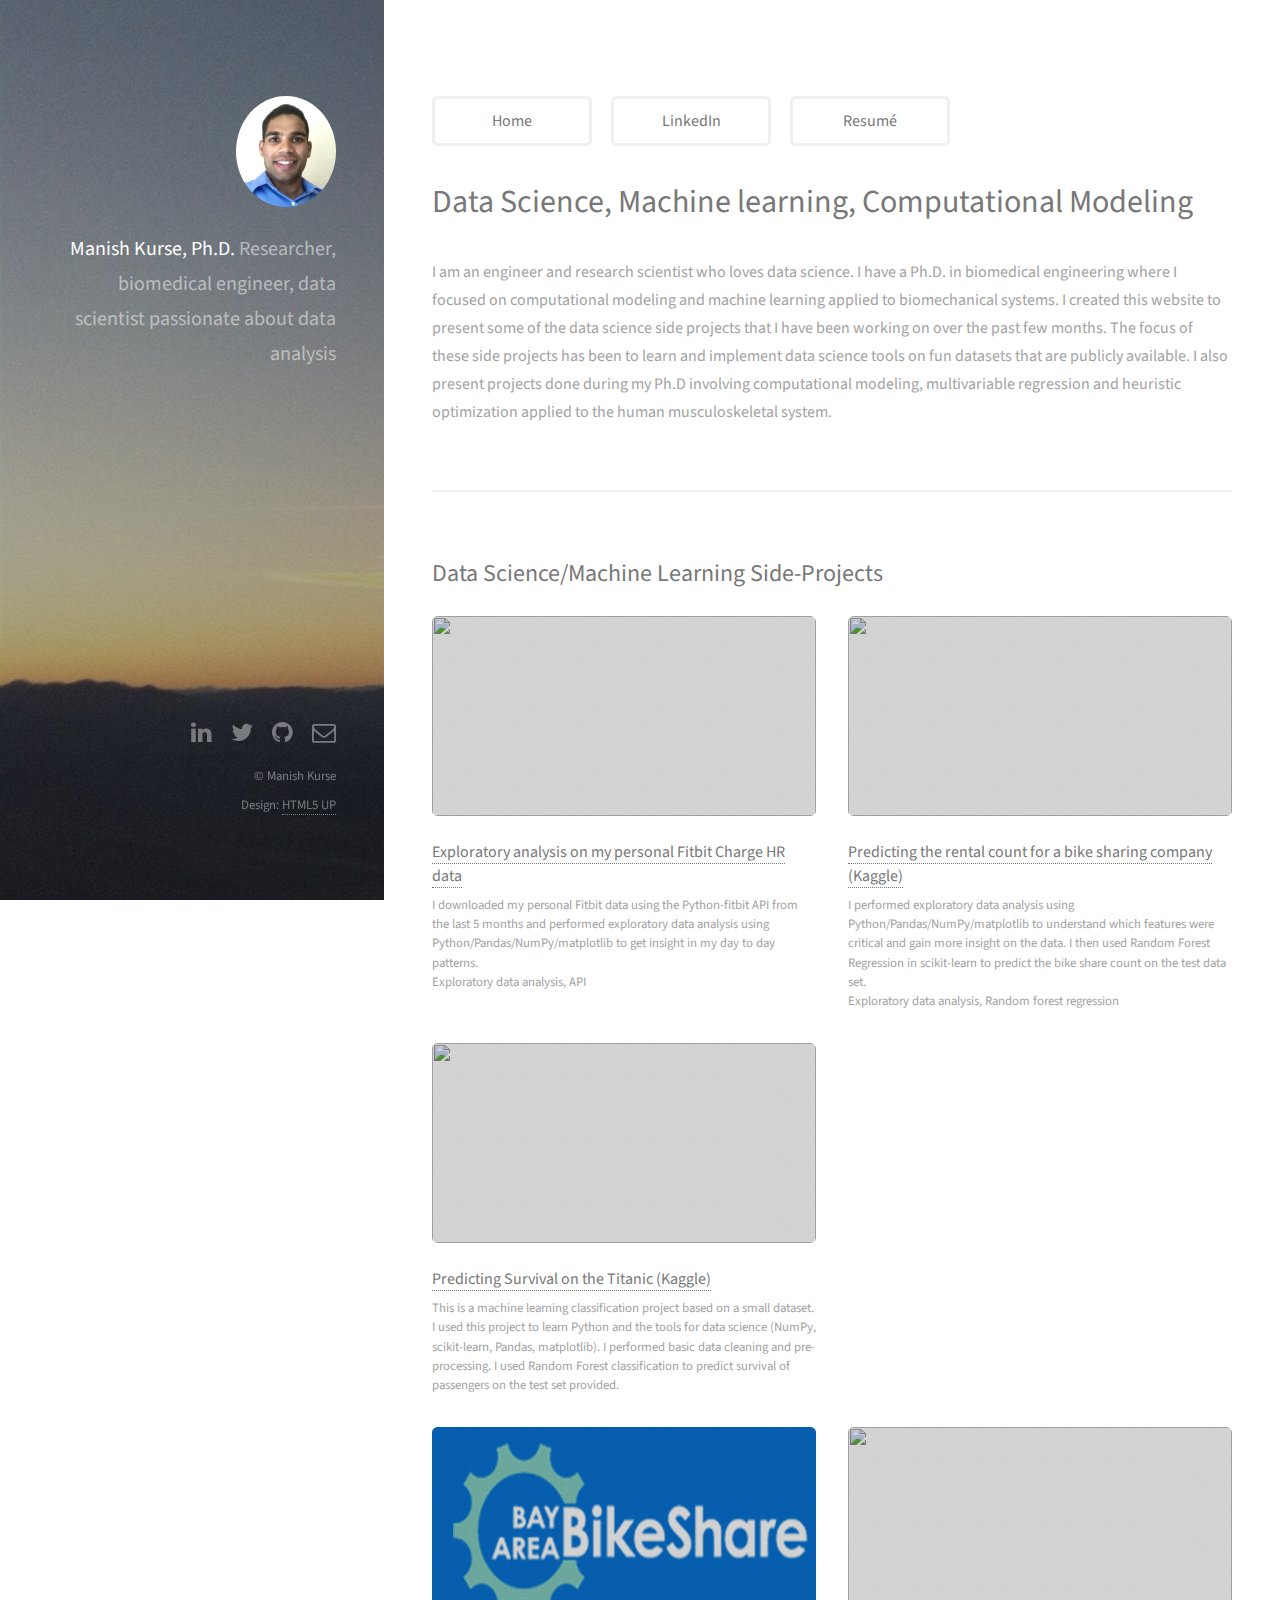
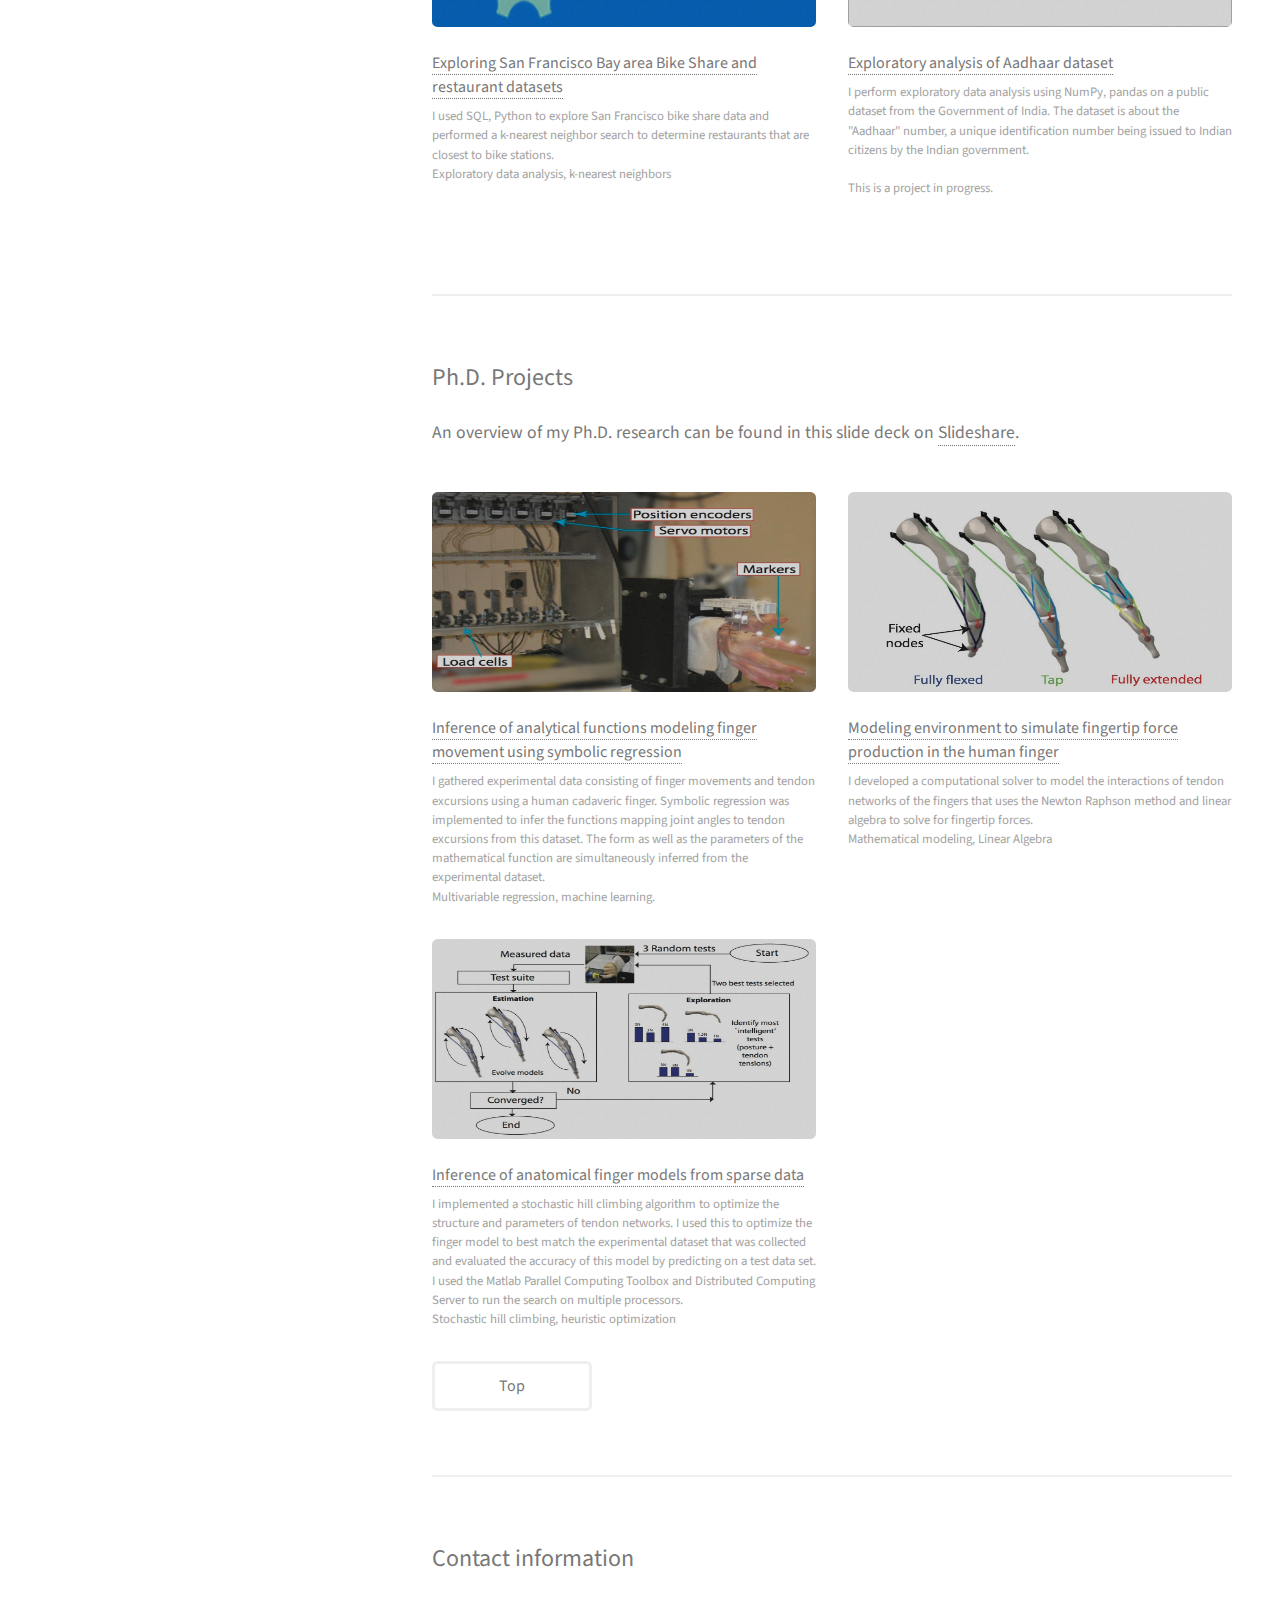
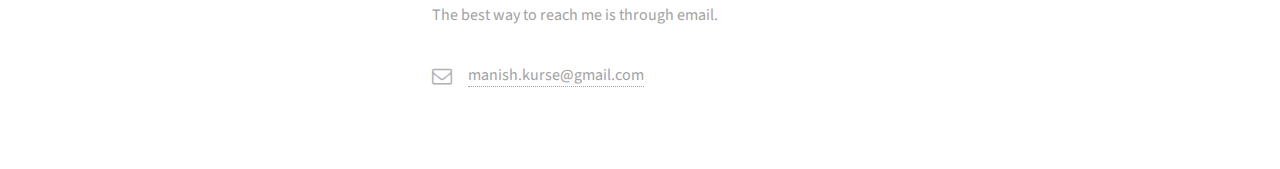
==== commit 36ff854c: "Fitbit project added" ====
--- a/index.html
+++ b/index.html
@@ -67,6 +67,15 @@
 						<h2>Data Science/Machine Learning Side-Projects</h2>
 						<div class="row">
 							<article class="6u 12u$(xsmall) proj-item">
+								<a href="PythonProjects/Analyze_Fitbit_Data.html" class="image fit thumb">
+								<img src="https://upload.wikimedia.org/wikipedia/en/d/d4/Fitbit_logo.jpg" height = "200" alt="" /></a>
+								<h3><a href="PythonProjects/Analyze_Fitbit_Data.html"> Exploratory analysis on
+								my personal Fitbit Charge HR data </a></h3>
+								<p>I downloaded my personal Fitbit data using the Python-fitbit API from the last 5 months and performed exploratory data analysis using Python/Pandas/NumPy/matplotlib to get insight in my day to day patterns.</br>
+								Exploratory data analysis, API
+								</p>
+							</article>
+							<article class="6u 12u$(xsmall) proj-item">
 								<a href="PythonProjects/BikeSharingDemand.html" class="image fit thumb">
 								<img src="http://kaggle2.blob.core.windows.net/competitions/kaggle/3948/logos/front_page.png" height = "200" alt="" /></a>
 								<h3><a href="PythonProjects/BikeSharingDemand.html"> Predicting the rental count for a bike sharing company (Kaggle) </a></h3>
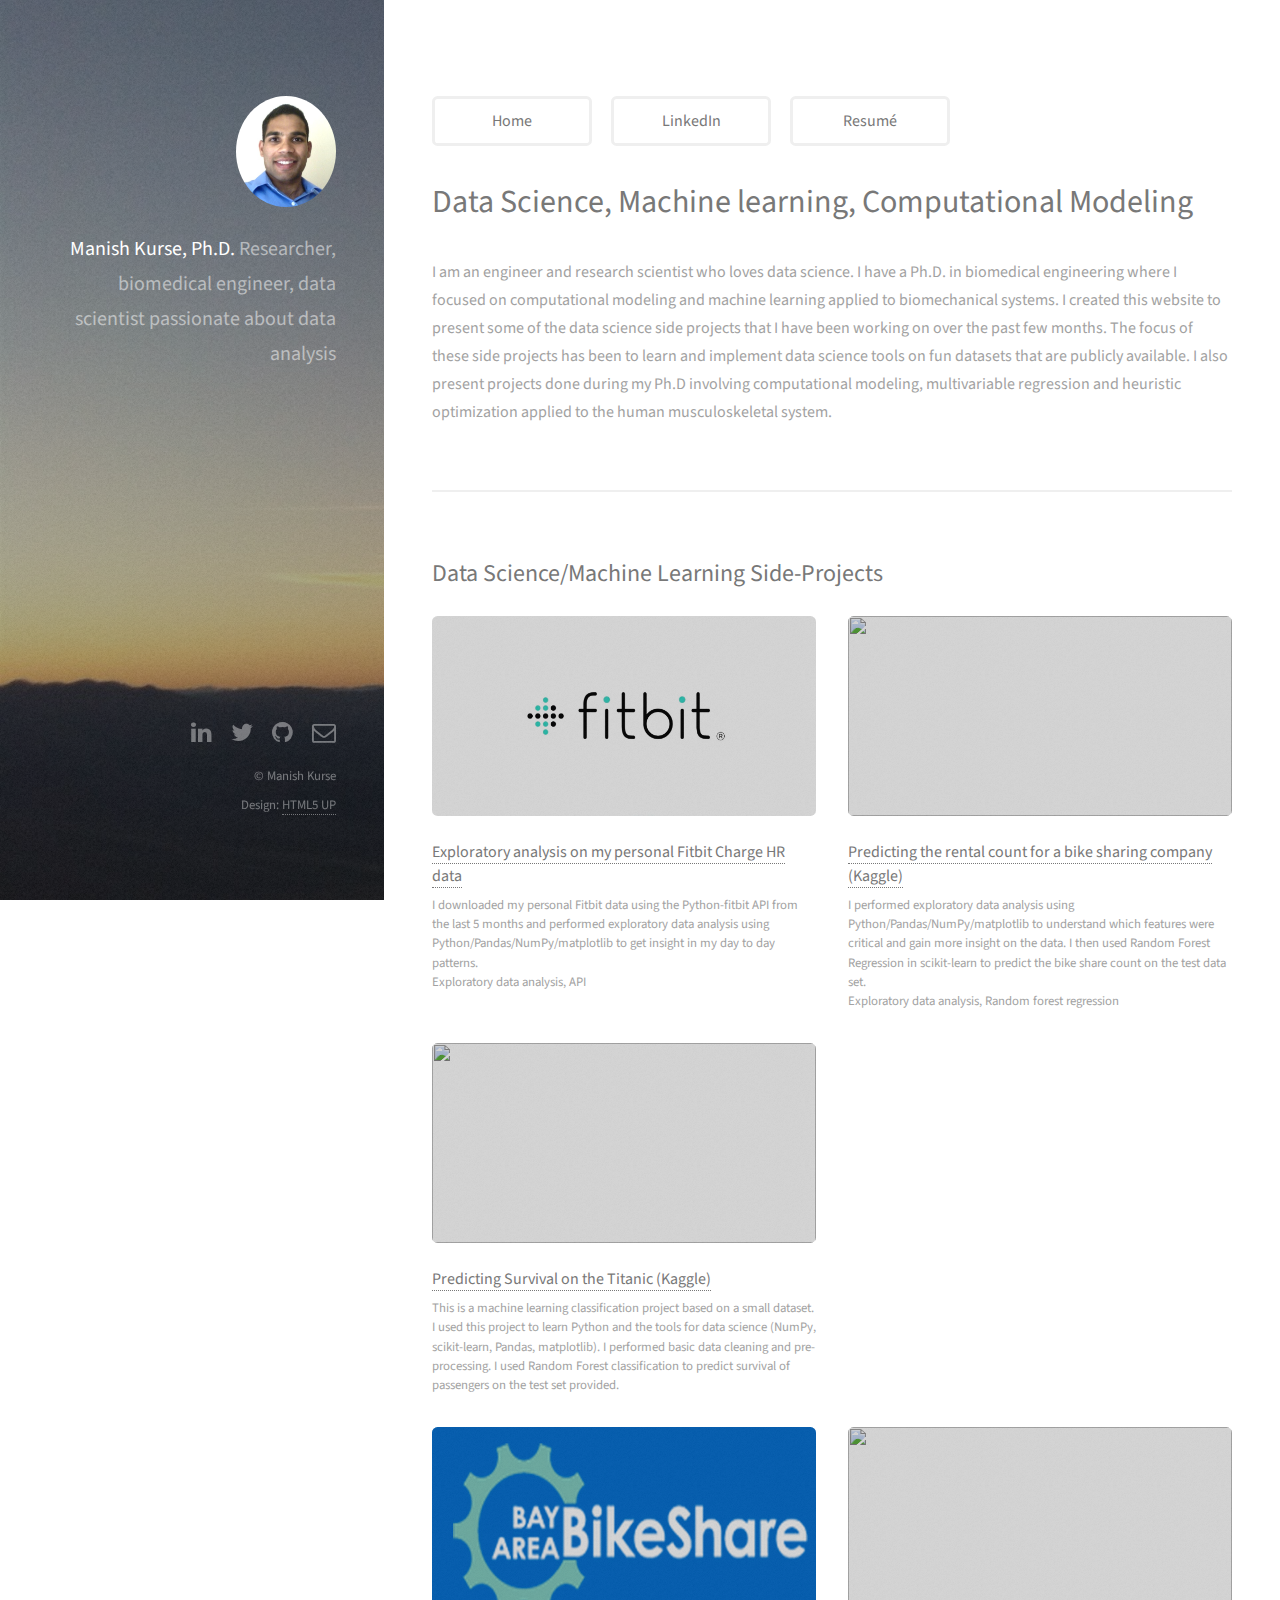
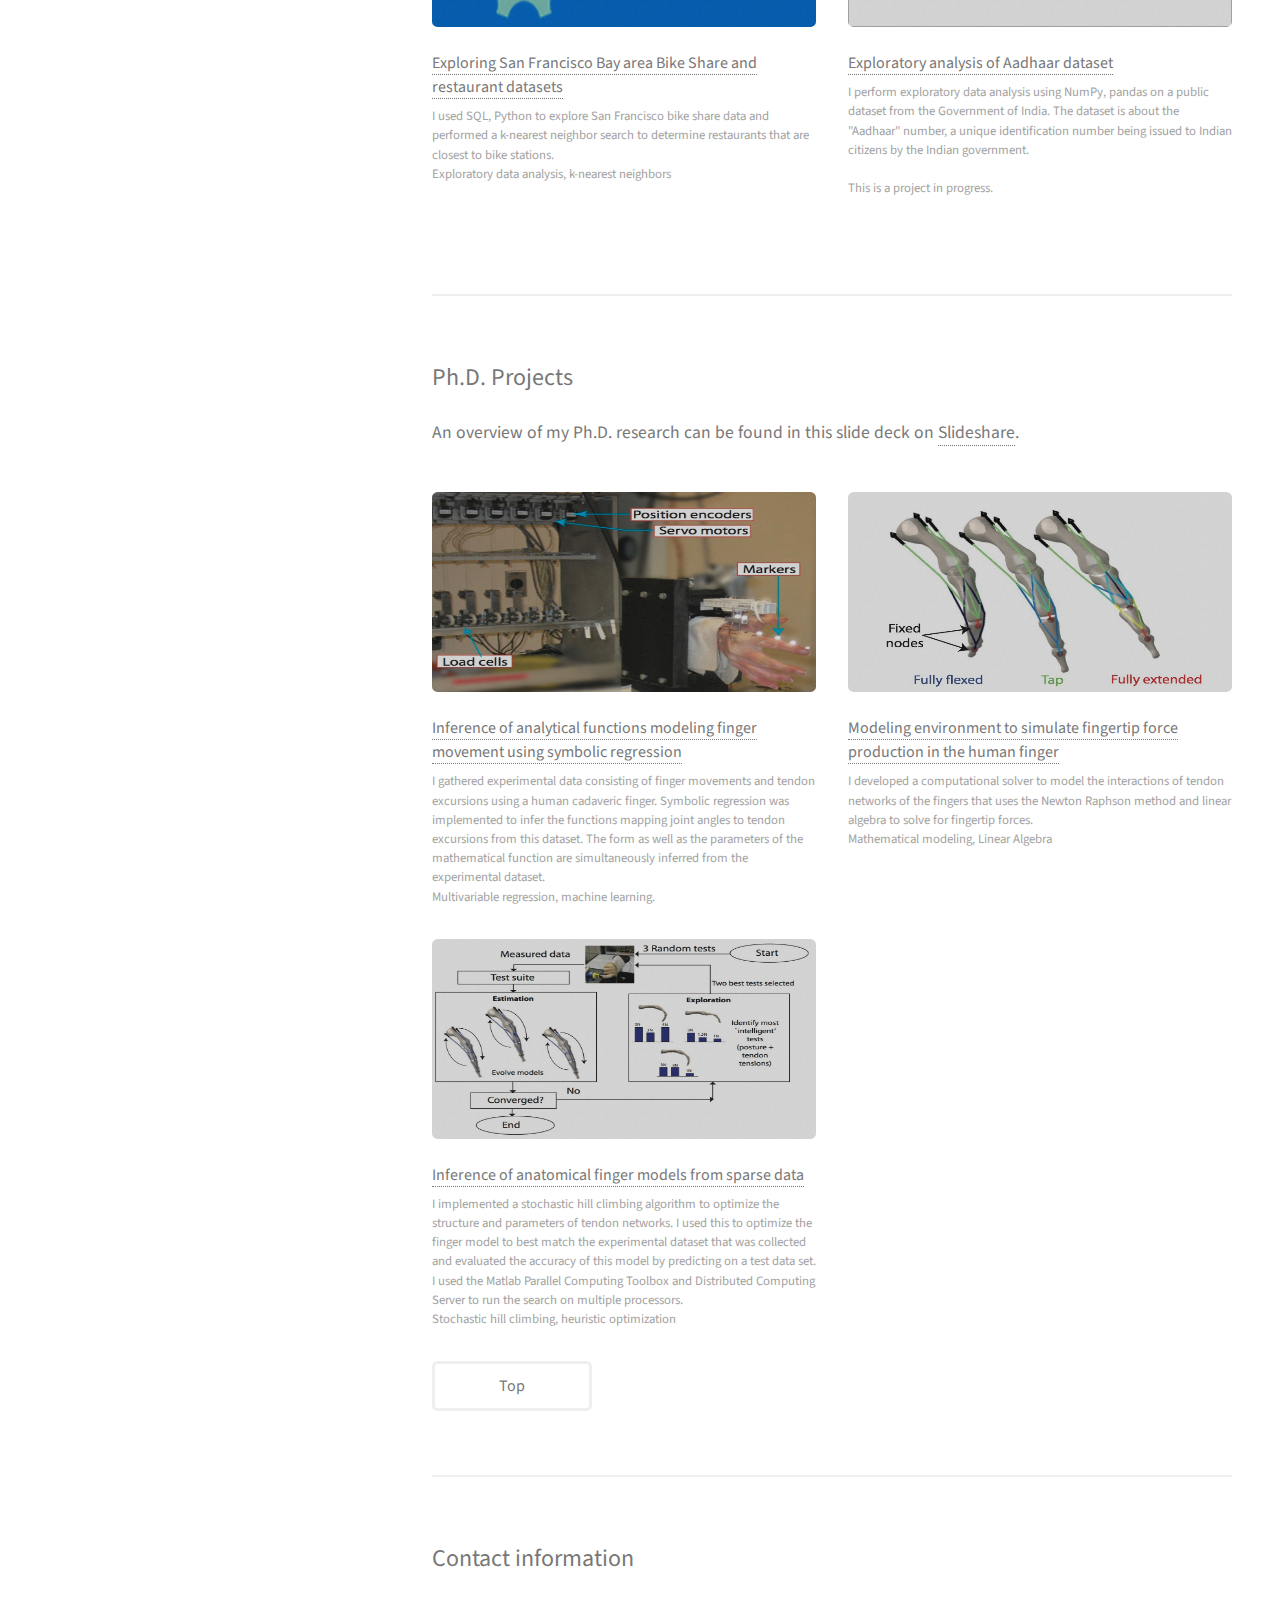
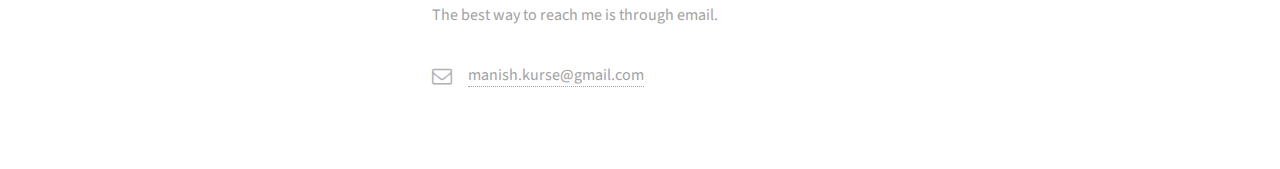
==== commit 970c7315: "Changed Fitbit logo" ====
--- a/index.html
+++ b/index.html
@@ -68,7 +68,7 @@
 						<div class="row">
 							<article class="6u 12u$(xsmall) proj-item">
 								<a href="PythonProjects/Analyze_Fitbit_Data.html" class="image fit thumb">
-								<img src="https://upload.wikimedia.org/wikipedia/en/d/d4/Fitbit_logo.jpg" height = "200" alt="" /></a>
+								<img src="images/fitbitlogo.png" height = "200" alt="" /></a>
 								<h3><a href="PythonProjects/Analyze_Fitbit_Data.html"> Exploratory analysis on
 								my personal Fitbit Charge HR data </a></h3>
 								<p>I downloaded my personal Fitbit data using the Python-fitbit API from the last 5 months and performed exploratory data analysis using Python/Pandas/NumPy/matplotlib to get insight in my day to day patterns.</br>
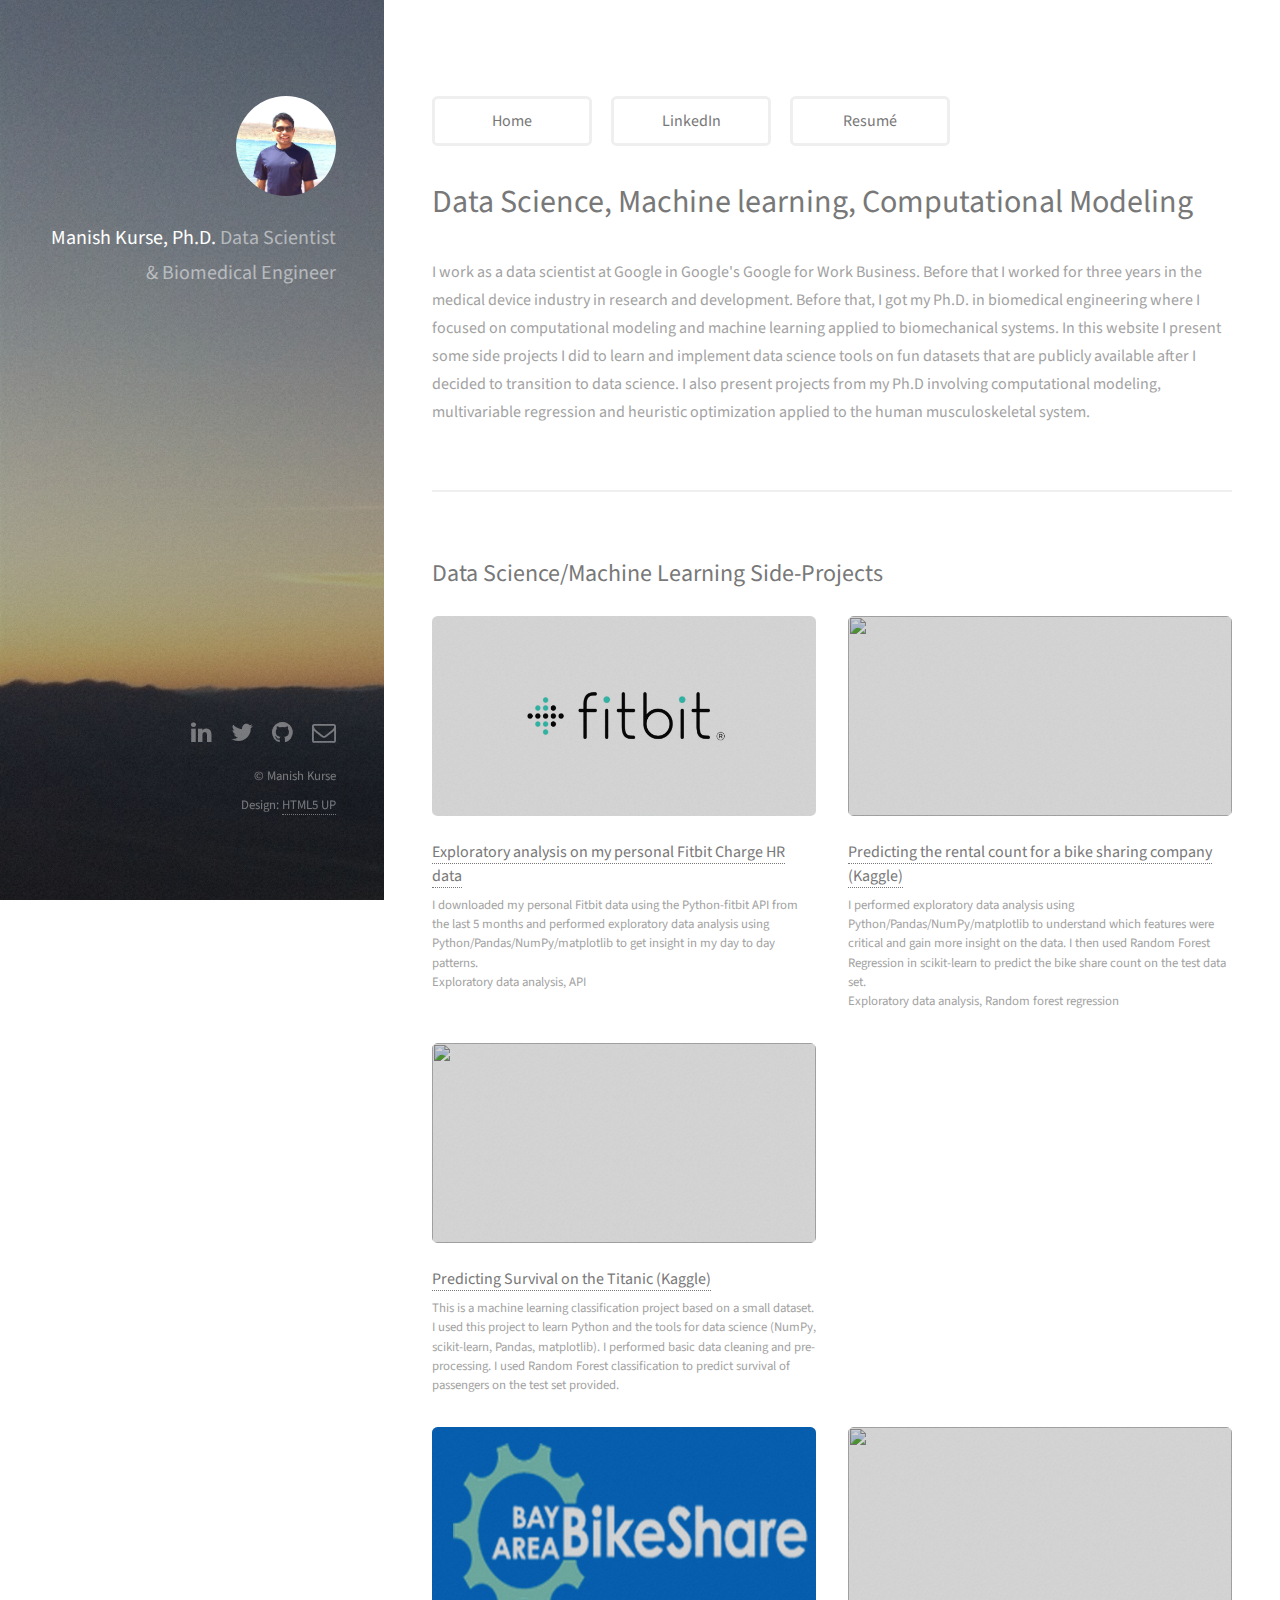
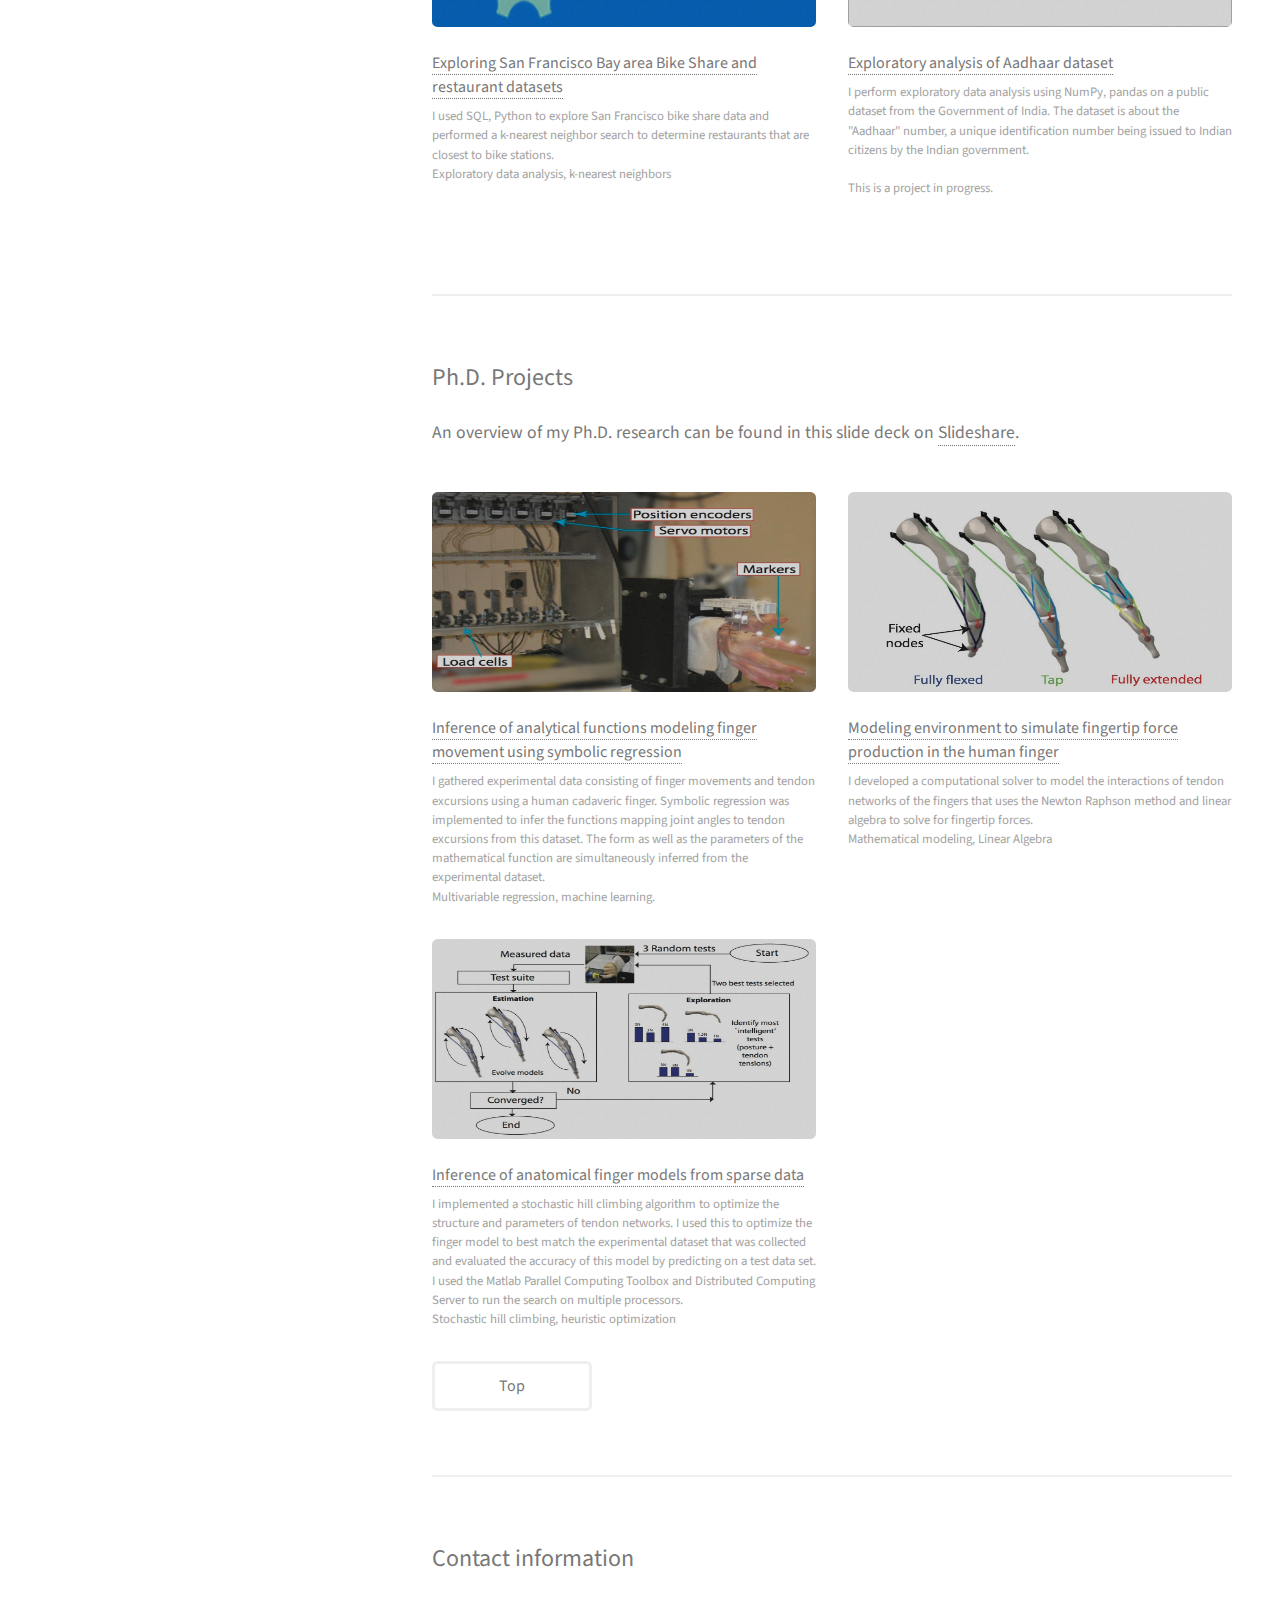
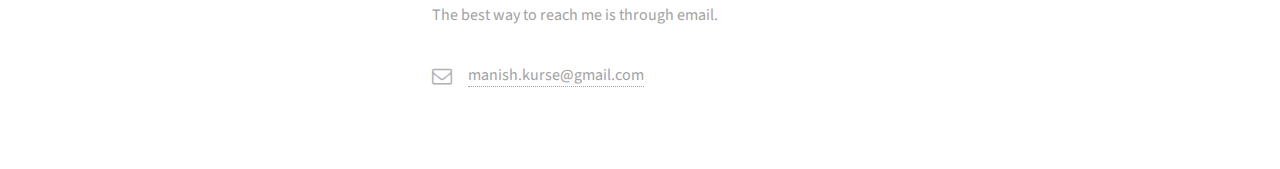
==== commit 76a97483: "Changes to main page" ====
--- a/index.html
+++ b/index.html
@@ -38,8 +38,8 @@
 			<header id="header">
 				<a href="images/ManishKurse.jpg" class="image avatar"><img src="images/ManishKurse.jpg" alt="" /></a>
 				<h1><strong>Manish Kurse, Ph.D.</strong><br />
-				Researcher, biomedical engineer, data scientist<br />
-				passionate about data analysis<br />
+				Data Scientist & Biomedical Engineer <br />
+				<br />
 			</header>
 
 		<!-- Main -->
@@ -54,11 +54,9 @@
 						<header class="major">
 							<h2>Data Science, Machine learning, Computational Modeling</h2>
 						</header>
-						<p>I am an engineer and research scientist who loves data science. I have a Ph.D. in biomedical engineering where I focused on computational modeling and machine learning applied to biomechanical systems. 
-
-						I created this website to present some of the data science side projects that I have been working on over the past few months. The focus of these side projects has been to learn and implement data science tools on fun datasets that are publicly available.
-
-						I also present projects done during my Ph.D involving computational modeling, multivariable regression and heuristic optimization applied to the human musculoskeletal system.</p>
+						<p>I work as a data scientist at Google in Google's Google for Work Business. Before that I worked for three years in the medical device industry in research and development. Before that, I got my Ph.D. in biomedical engineering where I focused on computational modeling and machine learning applied to biomechanical systems. 
+
+						In this website I present some side projects I did to learn and implement data science tools on fun datasets that are publicly available after I decided to transition to data science. I also present projects from my Ph.D involving computational modeling, multivariable regression and heuristic optimization applied to the human musculoskeletal system.</p>
 					</section>
 
 				<!-- Two -->
@@ -91,7 +89,7 @@
 								I performed basic data cleaning and pre-processing. I used Random Forest classification to predict survival of passengers on the test set provided. </p>
 							</article>
 							<article class="6u 12u$(xsmall) proj-item">
-								<a href="PythonProjects/BikeSharingDemand.html" class="image fit thumb"> <img src="images/BayAreaBikeShare.png" height = "200" alt="" /></a>
+								<a href="PythonProjects/SFO_BikeShare.html" class="image fit thumb"> <img src="images/BayAreaBikeShare.png" height = "200" alt="" /></a>
 								<h3><a href="PythonProjects/SFO_BikeShare.html">Exploring San Francisco Bay area Bike Share and restaurant datasets</a></h3>
 								<p>I used SQL, Python to explore San Francisco bike share data and performed a k-nearest neighbor search to determine restaurants that are closest to bike stations.</br>
 								Exploratory data analysis, k-nearest neighbors
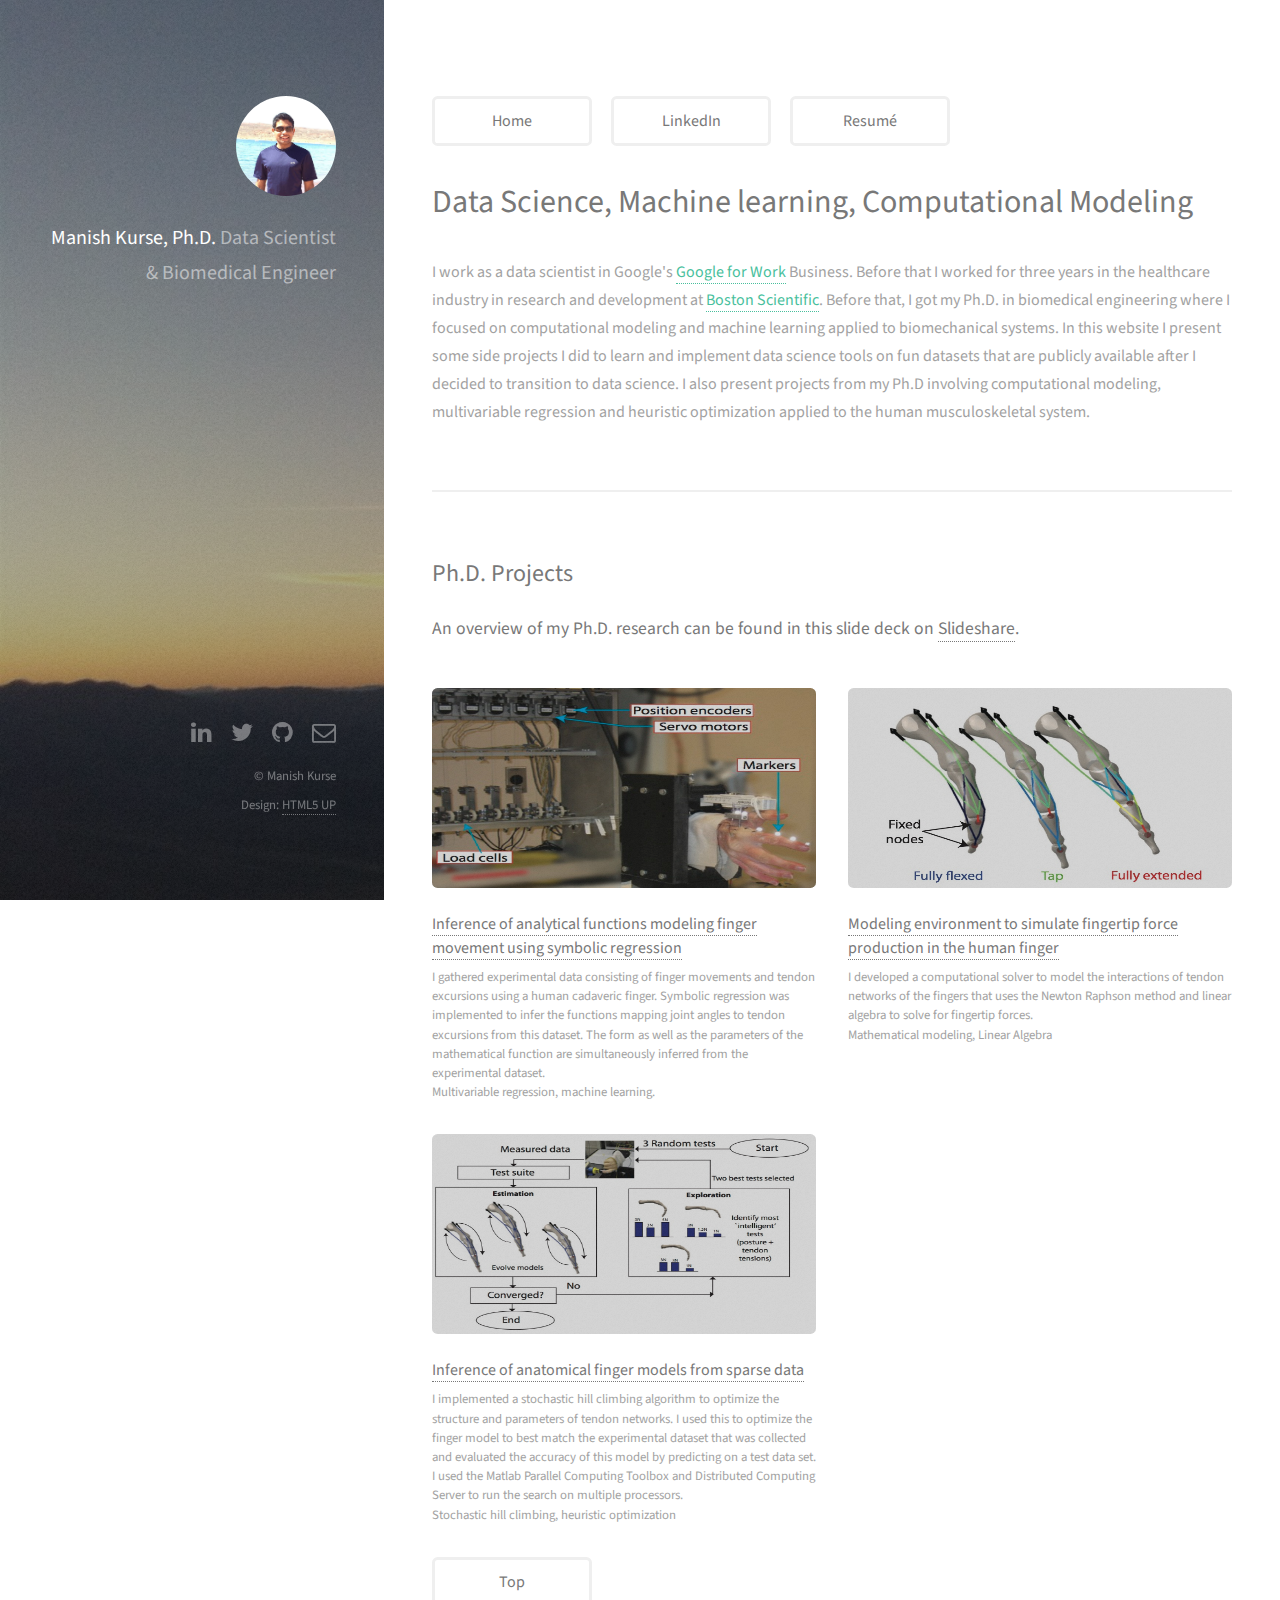
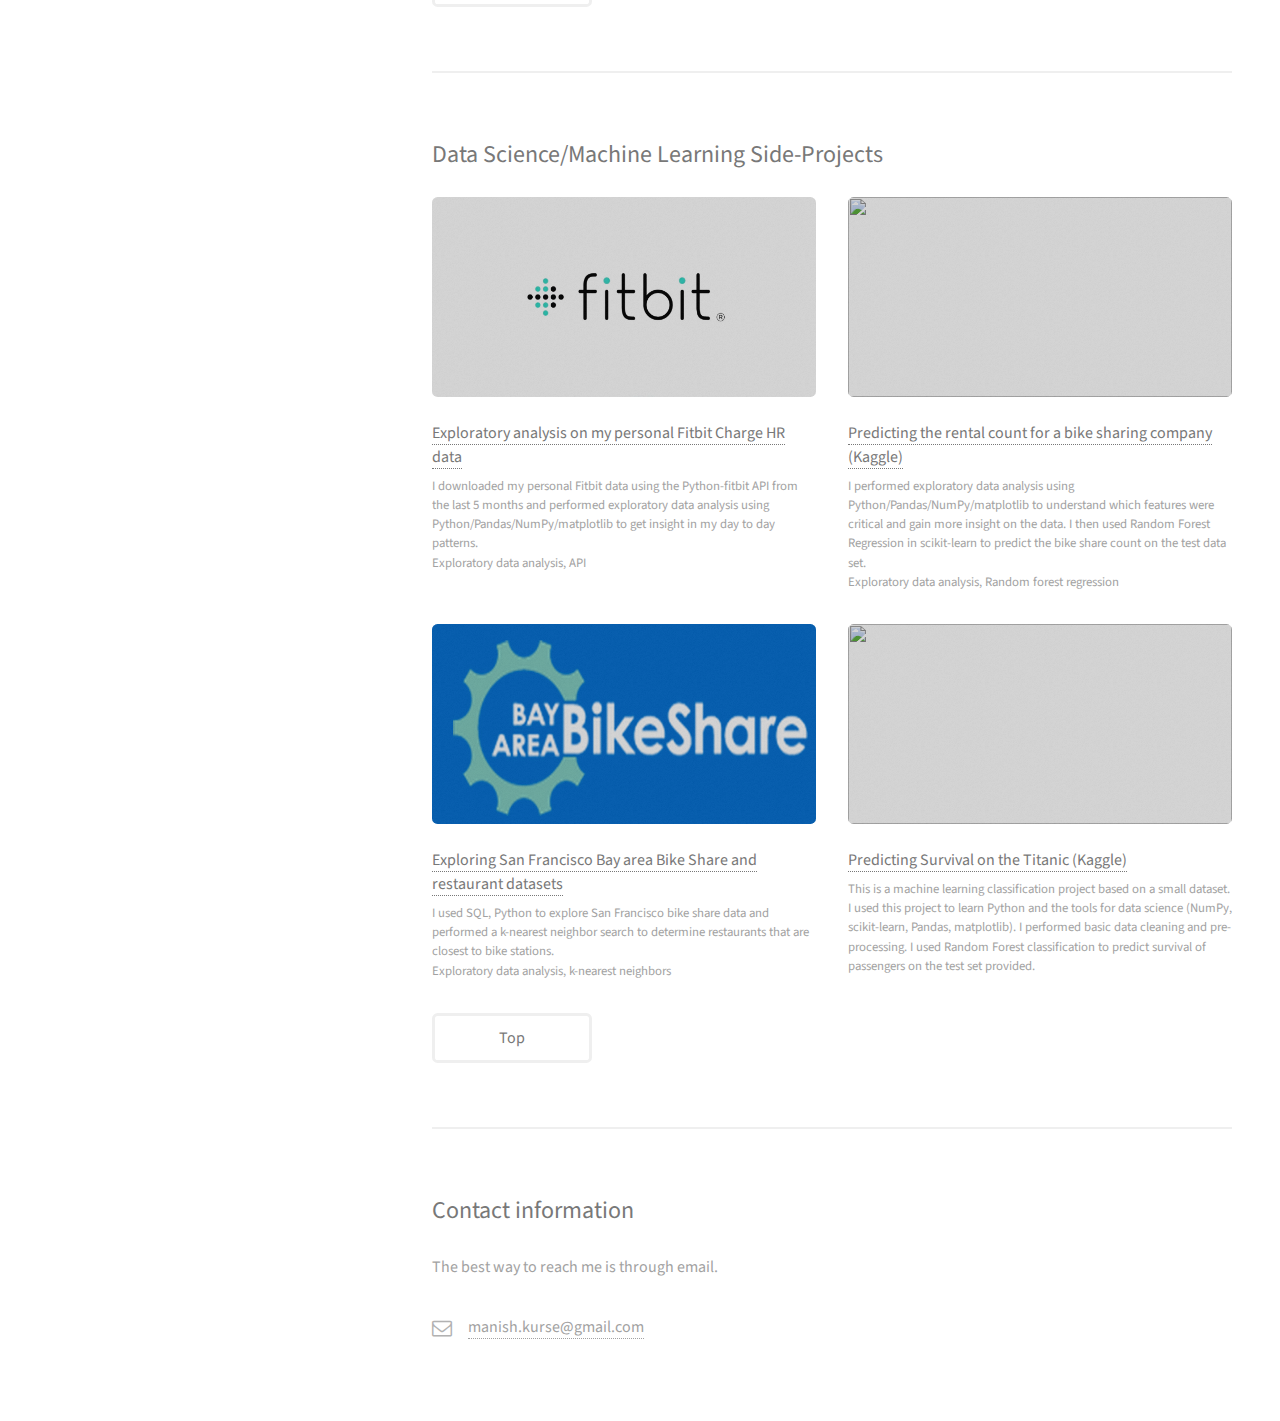
==== commit b004ae17: "Changes to main page" ====
--- a/index.html
+++ b/index.html
@@ -54,97 +54,91 @@
 						<header class="major">
 							<h2>Data Science, Machine learning, Computational Modeling</h2>
 						</header>
-						<p>I work as a data scientist at Google in Google's Google for Work Business. Before that I worked for three years in the medical device industry in research and development. Before that, I got my Ph.D. in biomedical engineering where I focused on computational modeling and machine learning applied to biomechanical systems. 
+						<p>I work as a data scientist in Google's <a href = "https://www.google.com/work/">Google for Work</a> Business. Before that I worked for three years in the healthcare industry in research and development at <a href = "https://www.bostonscientific.com/">Boston Scientific</a>. Before that, I got my Ph.D. in biomedical engineering where I focused on computational modeling and machine learning applied to biomechanical systems. 
 
 						In this website I present some side projects I did to learn and implement data science tools on fun datasets that are publicly available after I decided to transition to data science. I also present projects from my Ph.D involving computational modeling, multivariable regression and heuristic optimization applied to the human musculoskeletal system.</p>
 					</section>
 
 				<!-- Two -->
-				
-					<section id="two">
-						<h2>Data Science/Machine Learning Side-Projects</h2>
-						<div class="row">
-							<article class="6u 12u$(xsmall) proj-item">
-								<a href="PythonProjects/Analyze_Fitbit_Data.html" class="image fit thumb">
-								<img src="images/fitbitlogo.png" height = "200" alt="" /></a>
-								<h3><a href="PythonProjects/Analyze_Fitbit_Data.html"> Exploratory analysis on
-								my personal Fitbit Charge HR data </a></h3>
-								<p>I downloaded my personal Fitbit data using the Python-fitbit API from the last 5 months and performed exploratory data analysis using Python/Pandas/NumPy/matplotlib to get insight in my day to day patterns.</br>
-								Exploratory data analysis, API
-								</p>
-							</article>
-							<article class="6u 12u$(xsmall) proj-item">
-								<a href="PythonProjects/BikeSharingDemand.html" class="image fit thumb">
-								<img src="http://kaggle2.blob.core.windows.net/competitions/kaggle/3948/logos/front_page.png" height = "200" alt="" /></a>
-								<h3><a href="PythonProjects/BikeSharingDemand.html"> Predicting the rental count for a bike sharing company (Kaggle) </a></h3>
-								<p>I performed exploratory data analysis using Python/Pandas/NumPy/matplotlib to understand which features were critical and gain more insight on the data.
-								 I then used Random Forest Regression in scikit-learn to predict the bike share count on the test data set.</br>
-								Exploratory data analysis, Random forest regression
-								</p>
-							</article>
-							<article class="6u$ 10u$(xsmall) proj-item">
-								<a href="PythonProjects/PredictTitanicSurvivors.html" class="image fit thumb"><img src="http://kaggle2.blob.core.windows.net/competitions/kaggle/3136/logos/front_page.png" height = "200" alt="" /></a>
-								<h3><a href = "PythonProjects/PredictTitanicSurvivors.html"> Predicting Survival on the Titanic (Kaggle) </a></h3>
-								<p>This is a machine learning classification project based on a small dataset. I used this project to learn Python and the tools for data science (NumPy, scikit-learn, Pandas, matplotlib). 
-								I performed basic data cleaning and pre-processing. I used Random Forest classification to predict survival of passengers on the test set provided. </p>
-							</article>
-							<article class="6u 12u$(xsmall) proj-item">
-								<a href="PythonProjects/SFO_BikeShare.html" class="image fit thumb"> <img src="images/BayAreaBikeShare.png" height = "200" alt="" /></a>
-								<h3><a href="PythonProjects/SFO_BikeShare.html">Exploring San Francisco Bay area Bike Share and restaurant datasets</a></h3>
-								<p>I used SQL, Python to explore San Francisco bike share data and performed a k-nearest neighbor search to determine restaurants that are closest to bike stations.</br>
-								Exploratory data analysis, k-nearest neighbors
-								</p>
-							</article>
-							<article class="6u 12u$(xsmall) proj-item">
-								<a href="PythonProjects/Aadhaar_Data_Analysis.html" class="image fit thumb">
-								<img src="https://uidai.gov.in/images/logo_en-GB.gif" height = "200" alt="" /></a>
-								<h3><a href="PythonProjects/Aadhaar_Data_Analysis.html"> Exploratory analysis of Aadhaar dataset </a></h3>
-								<p>I perform exploratory data analysis using NumPy, pandas on a public dataset
-								from the Government of India. The dataset is about the "Aadhaar" number, a unique identification number being issued to Indian citizens by 
-								the Indian government.</br></br>
-								This is a project in progress.
-								</p>
-							</article>
-						</div>
-					</section>
-					<section id="three">		
-						<h2>Ph.D. Projects</h2>
-						<h4>An overview of my Ph.D. research can be found in this slide deck on <a href = "https://www.slideshare.net/manishkurse/manish-kurse-phd-research-slides"> Slideshare</a>.</h4>
-						</br>
+				<section id="two">		
+					<h2>Ph.D. Projects</h2>
+					<h4>An overview of my Ph.D. research can be found in this slide deck on <a href = "https://www.slideshare.net/manishkurse/manish-kurse-phd-research-slides"> Slideshare</a>.</h4>
+					</br>
+					
+					<div class="row">
+
+						<article class="6u 12u$(xsmall) proj-item">
+							<a href="PhD_work/ManishKurseDissertation.pdf#page=47" class="image fit thumb"><img src="images/MMSSetup.jpg"  height = "200" alt="" /></a>
+							<h3><a href="InferenceAnalyticalFunctions.html">Inference of analytical functions modeling finger movement using symbolic regression</a></h3>
+							<p>I gathered experimental data consisting of finger movements and tendon excursions using a human cadaveric finger. 
+							Symbolic regression was implemented to infer the functions mapping joint angles to tendon excursions from this dataset. 
+							The form as well as the parameters of the mathematical function are simultaneously inferred from the experimental dataset.</br>
+							Multivariable regression, machine learning.
+							</p>
+						</article>
+						<article class="6u$ 12u$(xsmall) proj-item">
+							<a href="PhD_work/ManishKurseDissertation.pdf#page=124" class="image fit thumb"><img src="images/Finger3Postures.jpg" height = "200" alt="" /></a>
+							<h3><a href="PhD_work/ManishKurseDissertation.pdf#page=124">Modeling environment to simulate fingertip force production in the human finger</a></h3>
+							<p>I developed a computational solver to model the interactions of tendon networks of the fingers that uses the Newton Raphson method and linear algebra to solve for fingertip forces.</br>
+							Mathematical modeling, Linear Algebra</p>
+						</article>
+						<article class="6u 12u$(xsmall) proj-item">
+							<a href="PhD_work/ManishKurseDissertation.pdf#page=143" class="image fit thumb"><img src="images/EstExplorParadigm.jpg" height = "200" alt="" /></a>
+							<h3><a href="PhD_work/ManishKurseDissertation.pdf#page=143">Inference of anatomical finger models from sparse data</a></h3>
+							<p>I implemented a stochastic hill climbing algorithm to optimize the structure and parameters of tendon networks. I used this to optimize the finger model to best match the experimental dataset 
+							that was collected and evaluated the accuracy of this model by predicting on a test data set. I used the Matlab Parallel Computing Toolbox and Distributed Computing Server 
+							to run the search on multiple processors.</br>
+							Stochastic hill climbing, heuristic optimization</p>
+						</article>
 						
-						<div class="row">
-
-							<article class="6u 12u$(xsmall) proj-item">
-								<a href="PhD_work/ManishKurseDissertation.pdf#page=47" class="image fit thumb"><img src="images/MMSSetup.jpg"  height = "200" alt="" /></a>
-								<h3><a href="InferenceAnalyticalFunctions.html">Inference of analytical functions modeling finger movement using symbolic regression</a></h3>
-								<p>I gathered experimental data consisting of finger movements and tendon excursions using a human cadaveric finger. 
-								Symbolic regression was implemented to infer the functions mapping joint angles to tendon excursions from this dataset. 
-								The form as well as the parameters of the mathematical function are simultaneously inferred from the experimental dataset.</br>
-								Multivariable regression, machine learning.
-								</p>
-							</article>
-							<article class="6u$ 12u$(xsmall) proj-item">
-								<a href="PhD_work/ManishKurseDissertation.pdf#page=124" class="image fit thumb"><img src="images/Finger3Postures.jpg" height = "200" alt="" /></a>
-								<h3><a href="PhD_work/ManishKurseDissertation.pdf#page=124">Modeling environment to simulate fingertip force production in the human finger</a></h3>
-								<p>I developed a computational solver to model the interactions of tendon networks of the fingers that uses the Newton Raphson method and linear algebra to solve for fingertip forces.</br>
-								Mathematical modeling, Linear Algebra</p>
-							</article>
-							<article class="6u 12u$(xsmall) proj-item">
-								<a href="PhD_work/ManishKurseDissertation.pdf#page=143" class="image fit thumb"><img src="images/EstExplorParadigm.jpg" height = "200" alt="" /></a>
-								<h3><a href="PhD_work/ManishKurseDissertation.pdf#page=143">Inference of anatomical finger models from sparse data</a></h3>
-								<p>I implemented a stochastic hill climbing algorithm to optimize the structure and parameters of tendon networks. I used this to optimize the finger model to best match the experimental dataset 
-								that was collected and evaluated the accuracy of this model by predicting on a test data set. I used the Matlab Parallel Computing Toolbox and Distributed Computing Server 
-								to run the search on multiple processors.</br>
-								Stochastic hill climbing, heuristic optimization</p>
-							</article>
-							
-						</div>
-						<ul class="actions">
-							<li><a href="#" class="button">Top</a></li>
-						</ul>
-					</section>
+					</div>
+					<ul class="actions">
+						<li><a href="#" class="button">Top</a></li>
+					</ul>
+				</section>
 
 				<!-- Three -->
+				<section id="three">
+					<h2>Data Science/Machine Learning Side-Projects</h2>
+					<div class="row">
+						<article class="6u 12u$(xsmall) proj-item">
+							<a href="PythonProjects/Analyze_Fitbit_Data.html" class="image fit thumb">
+							<img src="images/fitbitlogo.png" height = "200" alt="" /></a>
+							<h3><a href="PythonProjects/Analyze_Fitbit_Data.html"> Exploratory analysis on
+							my personal Fitbit Charge HR data </a></h3>
+							<p>I downloaded my personal Fitbit data using the Python-fitbit API from the last 5 months and performed exploratory data analysis using Python/Pandas/NumPy/matplotlib to get insight in my day to day patterns.</br>
+							Exploratory data analysis, API
+							</p>
+						</article>
+						<article class="6u 12u$(xsmall) proj-item">
+							<a href="PythonProjects/BikeSharingDemand.html" class="image fit thumb">
+							<img src="http://kaggle2.blob.core.windows.net/competitions/kaggle/3948/logos/front_page.png" height = "200" alt="" /></a>
+							<h3><a href="PythonProjects/BikeSharingDemand.html"> Predicting the rental count for a bike sharing company (Kaggle) </a></h3>
+							<p>I performed exploratory data analysis using Python/Pandas/NumPy/matplotlib to understand which features were critical and gain more insight on the data.
+							 I then used Random Forest Regression in scikit-learn to predict the bike share count on the test data set.</br>
+							Exploratory data analysis, Random forest regression
+							</p>
+						</article>
+						<article class="6u 12u$(xsmall) proj-item">
+							<a href="PythonProjects/SFO_BikeShare.html" class="image fit thumb"> <img src="images/BayAreaBikeShare.png" height = "200" alt="" /></a>
+							<h3><a href="PythonProjects/SFO_BikeShare.html">Exploring San Francisco Bay area Bike Share and restaurant datasets</a></h3>
+							<p>I used SQL, Python to explore San Francisco bike share data and performed a k-nearest neighbor search to determine restaurants that are closest to bike stations.</br>
+							Exploratory data analysis, k-nearest neighbors
+							</p>
+						</article>
+						<article class="6u$ 10u$(xsmall) proj-item">
+							<a href="PythonProjects/PredictTitanicSurvivors.html" class="image fit thumb"><img src="http://kaggle2.blob.core.windows.net/competitions/kaggle/3136/logos/front_page.png" height = "200" alt="" /></a>
+							<h3><a href = "PythonProjects/PredictTitanicSurvivors.html"> Predicting Survival on the Titanic (Kaggle) </a></h3>
+							<p>This is a machine learning classification project based on a small dataset. I used this project to learn Python and the tools for data science (NumPy, scikit-learn, Pandas, matplotlib). 
+							I performed basic data cleaning and pre-processing. I used Random Forest classification to predict survival of passengers on the test set provided. </p>
+						</article>
+					</div>
+					<ul class="actions">
+						<li><a href="#" class="button">Top</a></li>
+					</ul>
+				</section>
+
+				<!-- Four -->
 					<section id="four">
 						<h2>Contact information</h2>
 						<p>The best way to reach me is through email.</p>
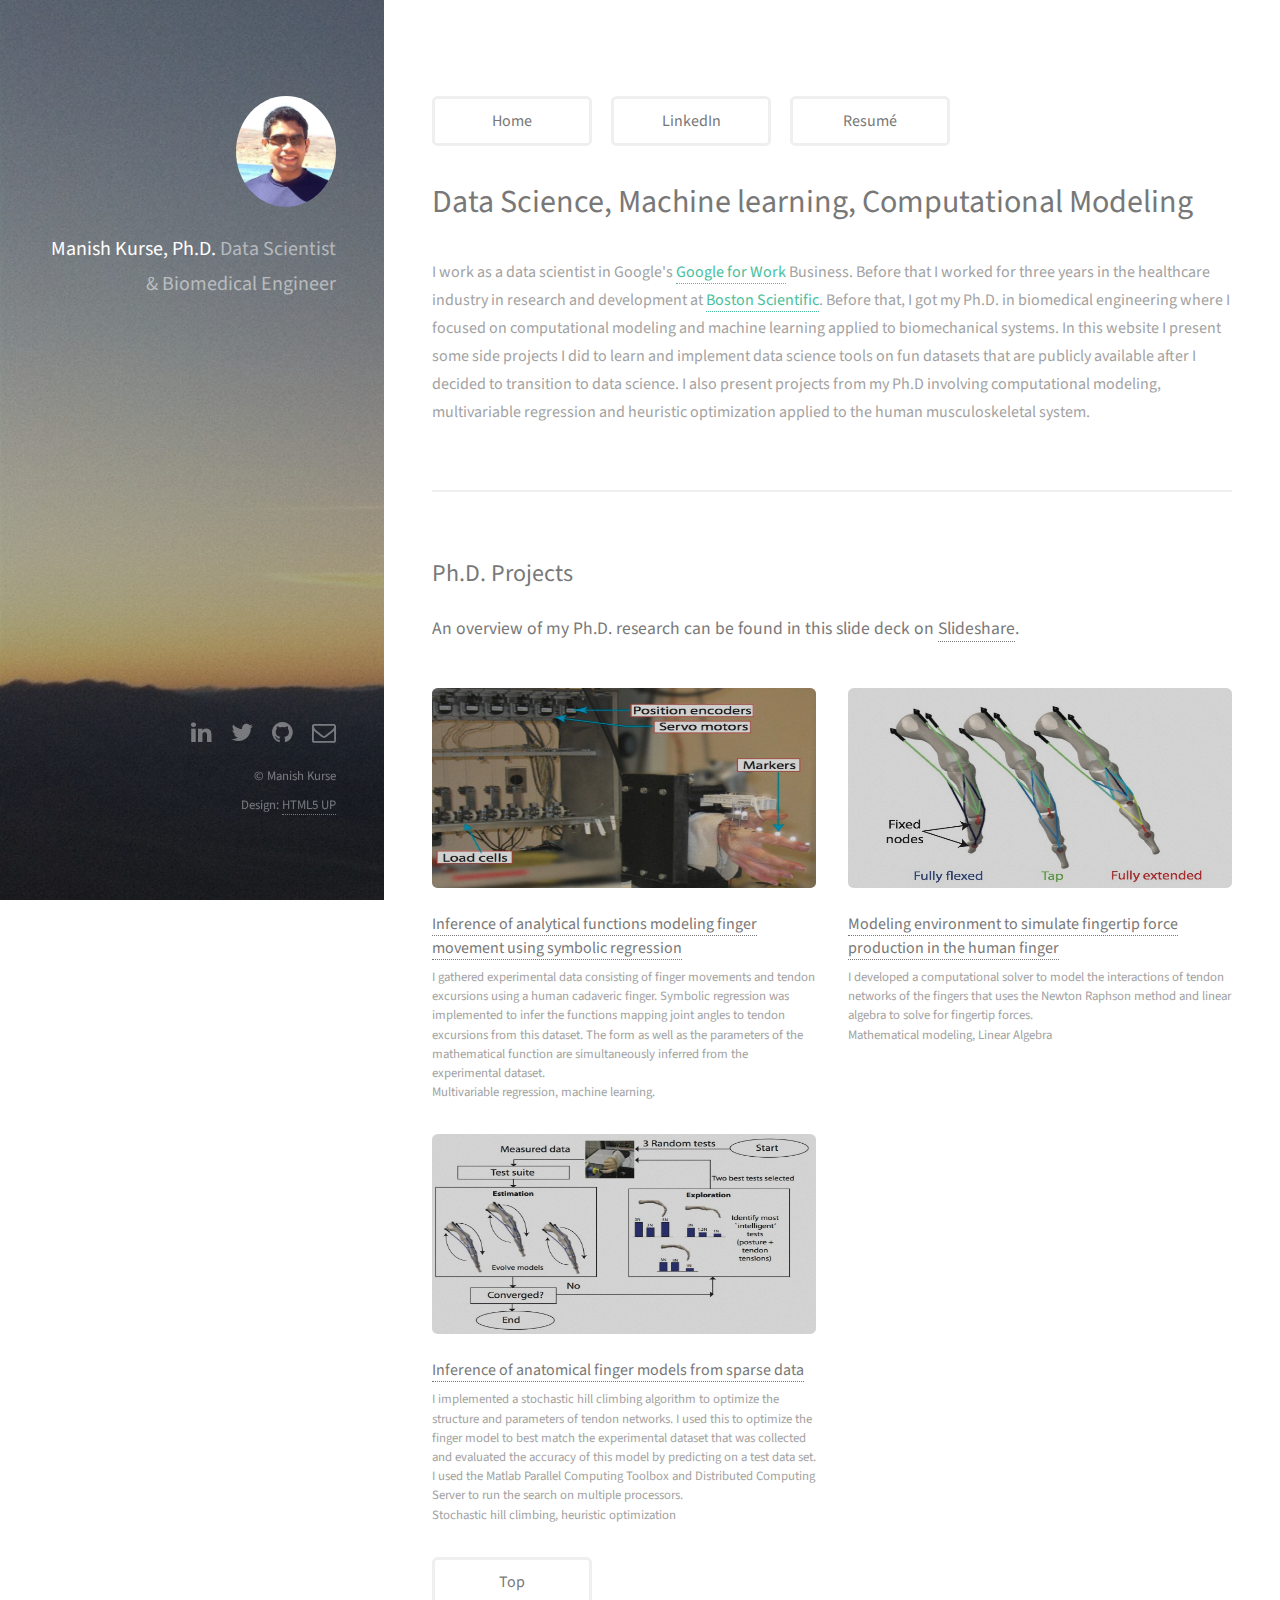
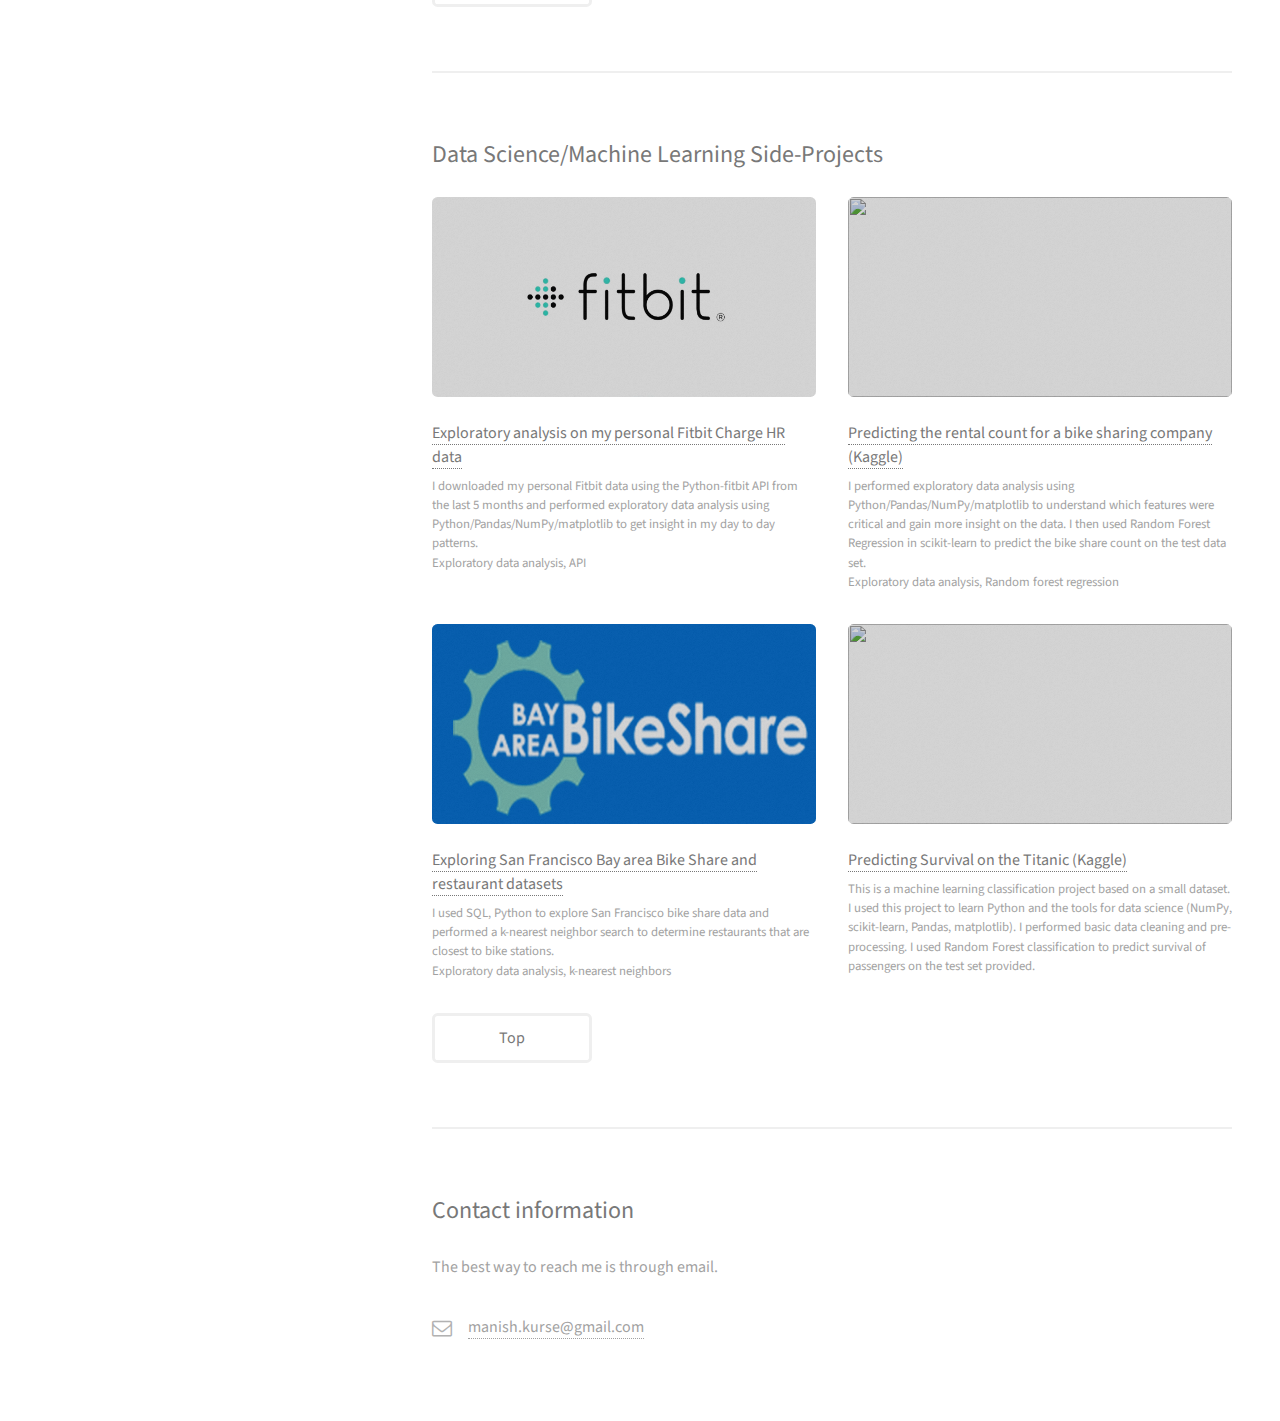
==== commit eb99851e: "Added G Suite Meta Tag" ====
--- a/index.html
+++ b/index.html
@@ -4,6 +4,7 @@
 	html5up.net | @n33co
 	Free for personal and commercial use under the CCA 3.0 license (html5up.net/license)
 -->
+
 <html>
 	<head>
 		<title>Manish Kurse's Webpage</title>
@@ -31,6 +32,7 @@
 		  ga('send', 'pageview');
 
 		</script>
+		<meta name="google-site-verification" content="UiitSR0FlF5_DhhV6HIO_72Kl3cMRLVDwxr2P6DhHyE" />
 	</head>
 	<body id="top">
 
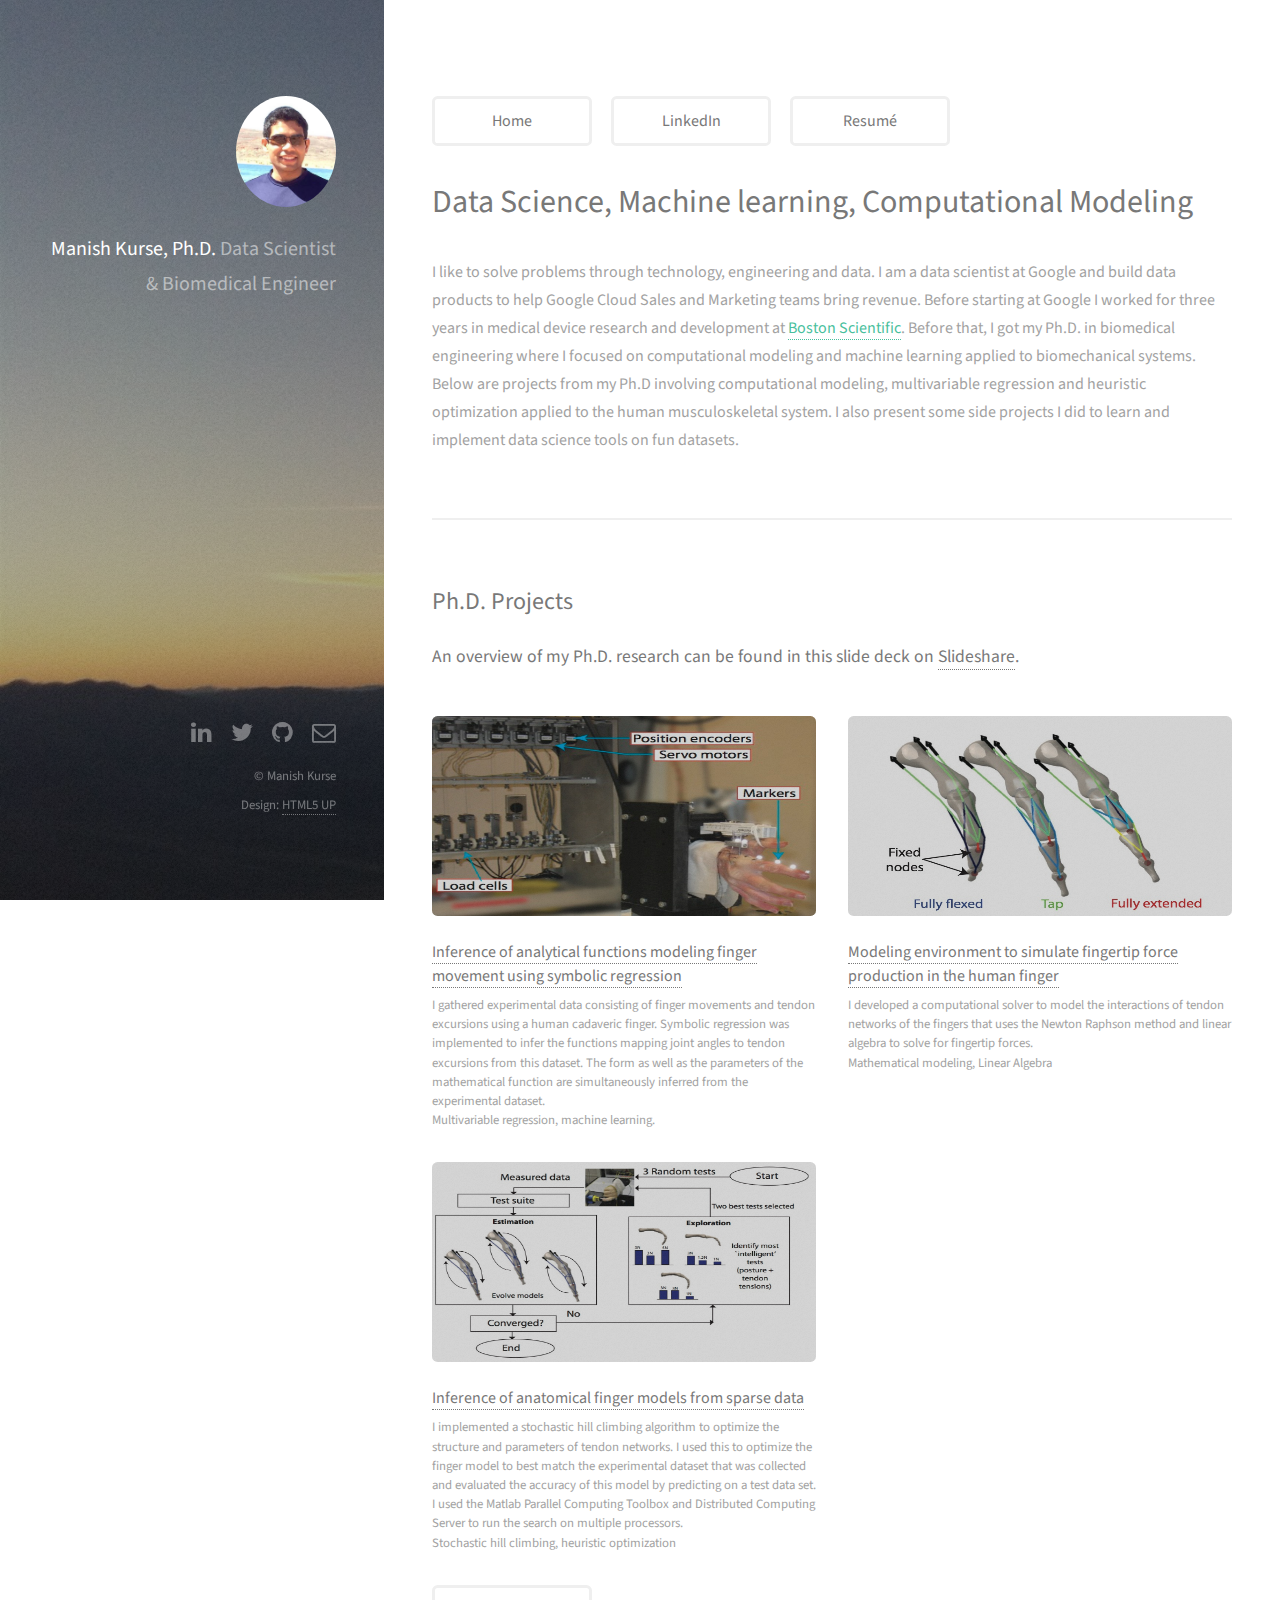
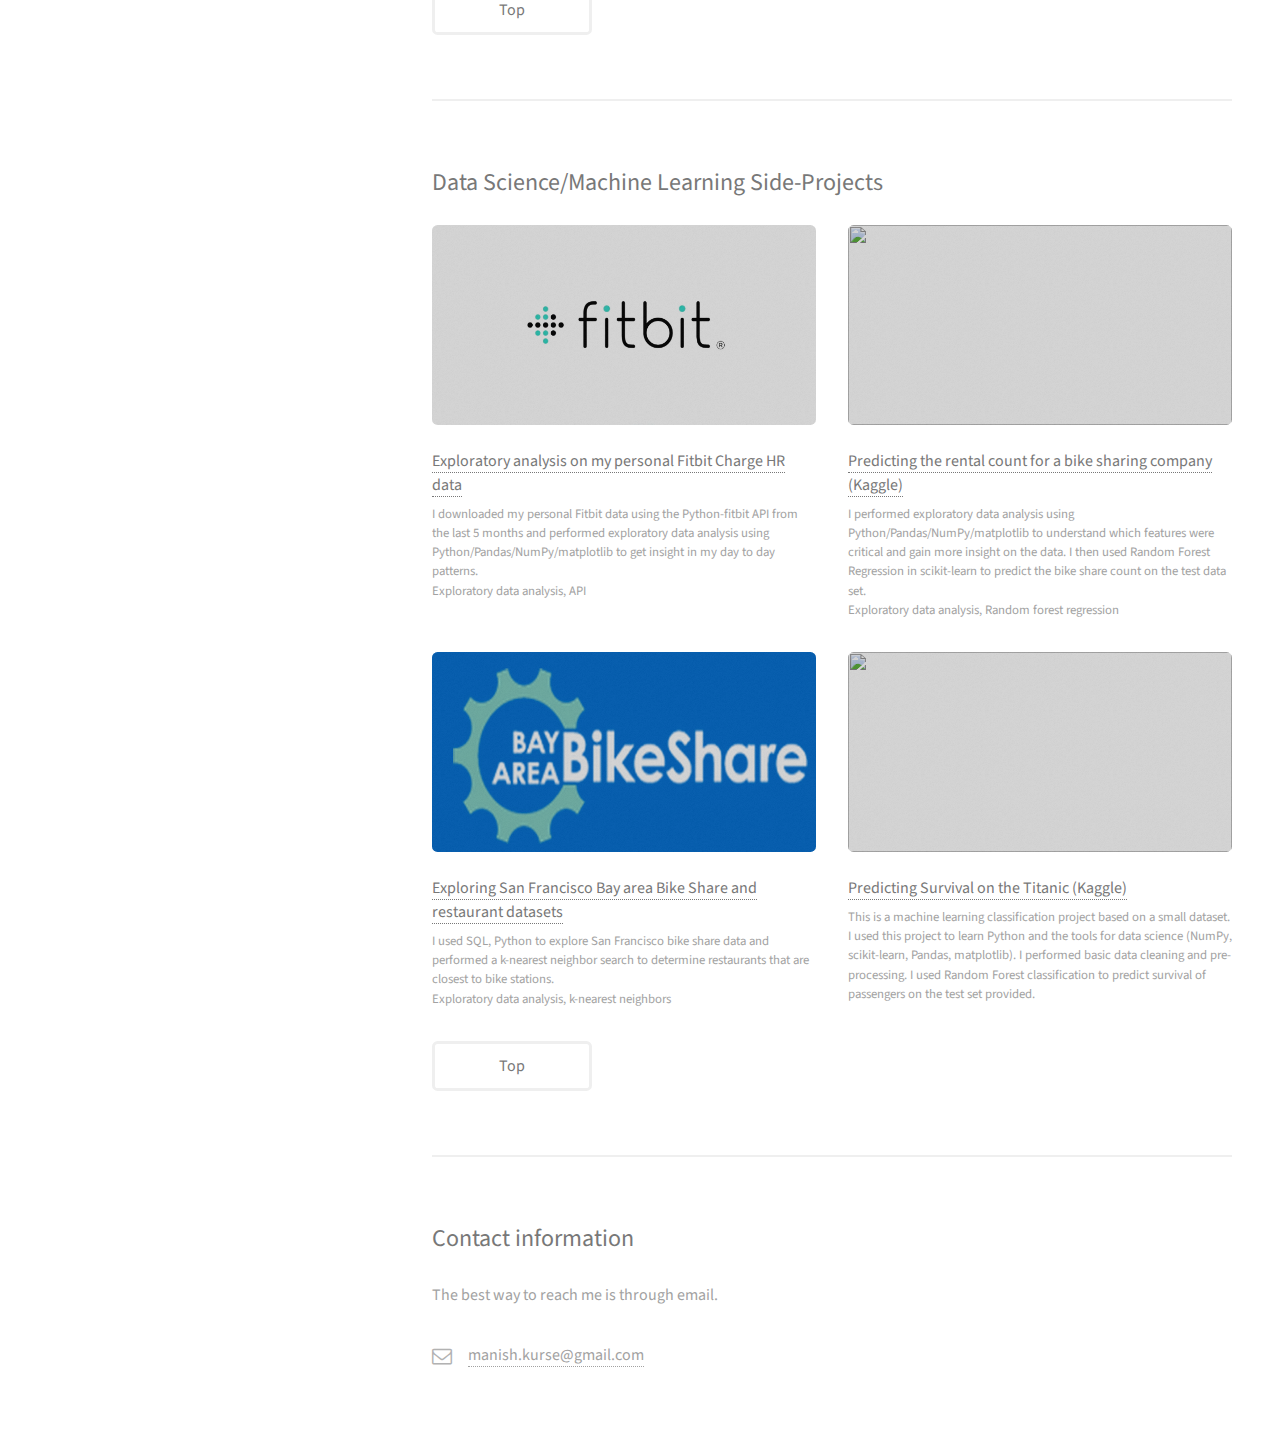
==== commit 829ce283: "Updated Resume" ====
--- a/index.html
+++ b/index.html
@@ -56,9 +56,9 @@
 						<header class="major">
 							<h2>Data Science, Machine learning, Computational Modeling</h2>
 						</header>
-						<p>I work as a data scientist in Google's <a href = "https://www.google.com/work/">Google for Work</a> Business. Before that I worked for three years in the healthcare industry in research and development at <a href = "https://www.bostonscientific.com/">Boston Scientific</a>. Before that, I got my Ph.D. in biomedical engineering where I focused on computational modeling and machine learning applied to biomechanical systems. 
-
-						In this website I present some side projects I did to learn and implement data science tools on fun datasets that are publicly available after I decided to transition to data science. I also present projects from my Ph.D involving computational modeling, multivariable regression and heuristic optimization applied to the human musculoskeletal system.</p>
+						<p> I like to solve problems through technology, engineering and data. I am a data scientist at Google and build data products to help Google Cloud Sales and Marketing teams bring revenue. Before starting at Google I worked for three years in medical device research and development at <a href = "https://www.bostonscientific.com/">Boston Scientific</a>. Before that, I got my Ph.D. in biomedical engineering where I focused on computational modeling and machine learning applied to biomechanical systems. 
+
+						Below are projects from my Ph.D involving computational modeling, multivariable regression and heuristic optimization applied to the human musculoskeletal system. I also present some side projects I did to learn and implement data science tools on fun datasets.</p>
 					</section>
 
 				<!-- Two -->
